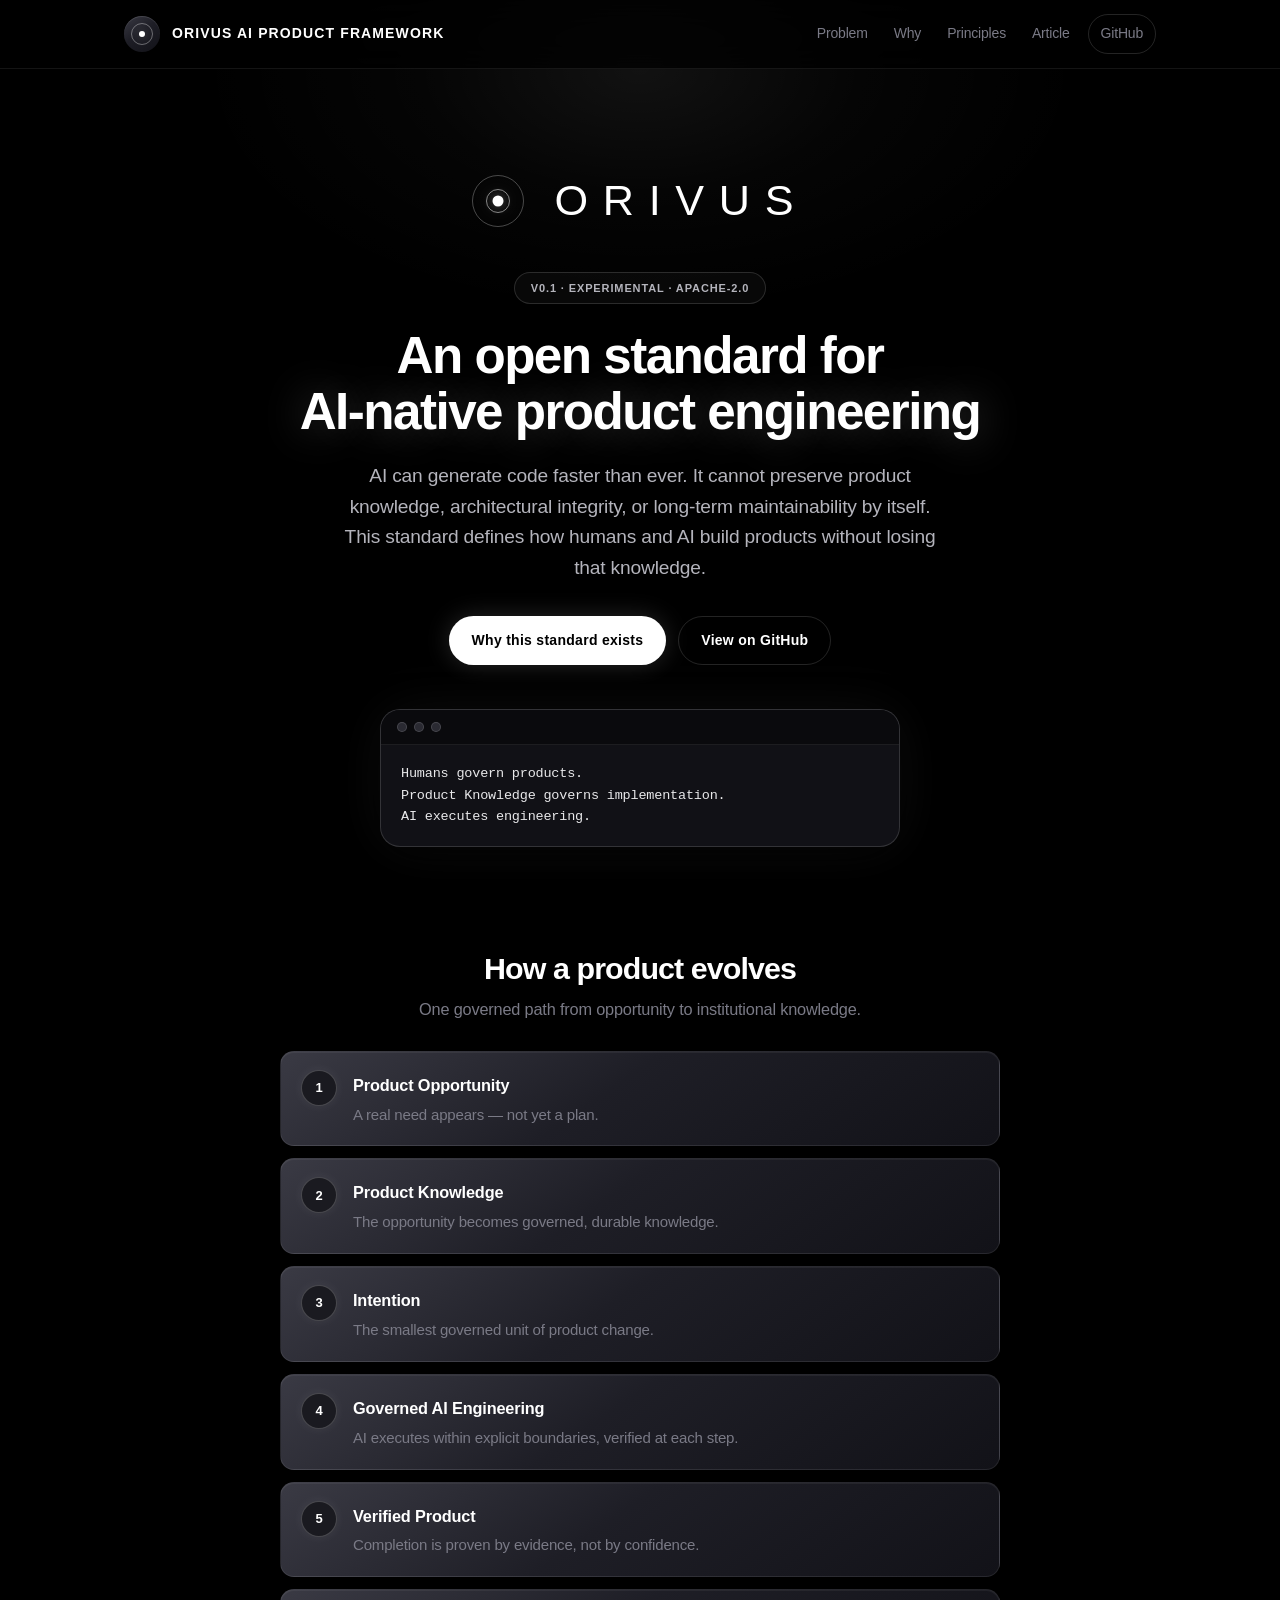
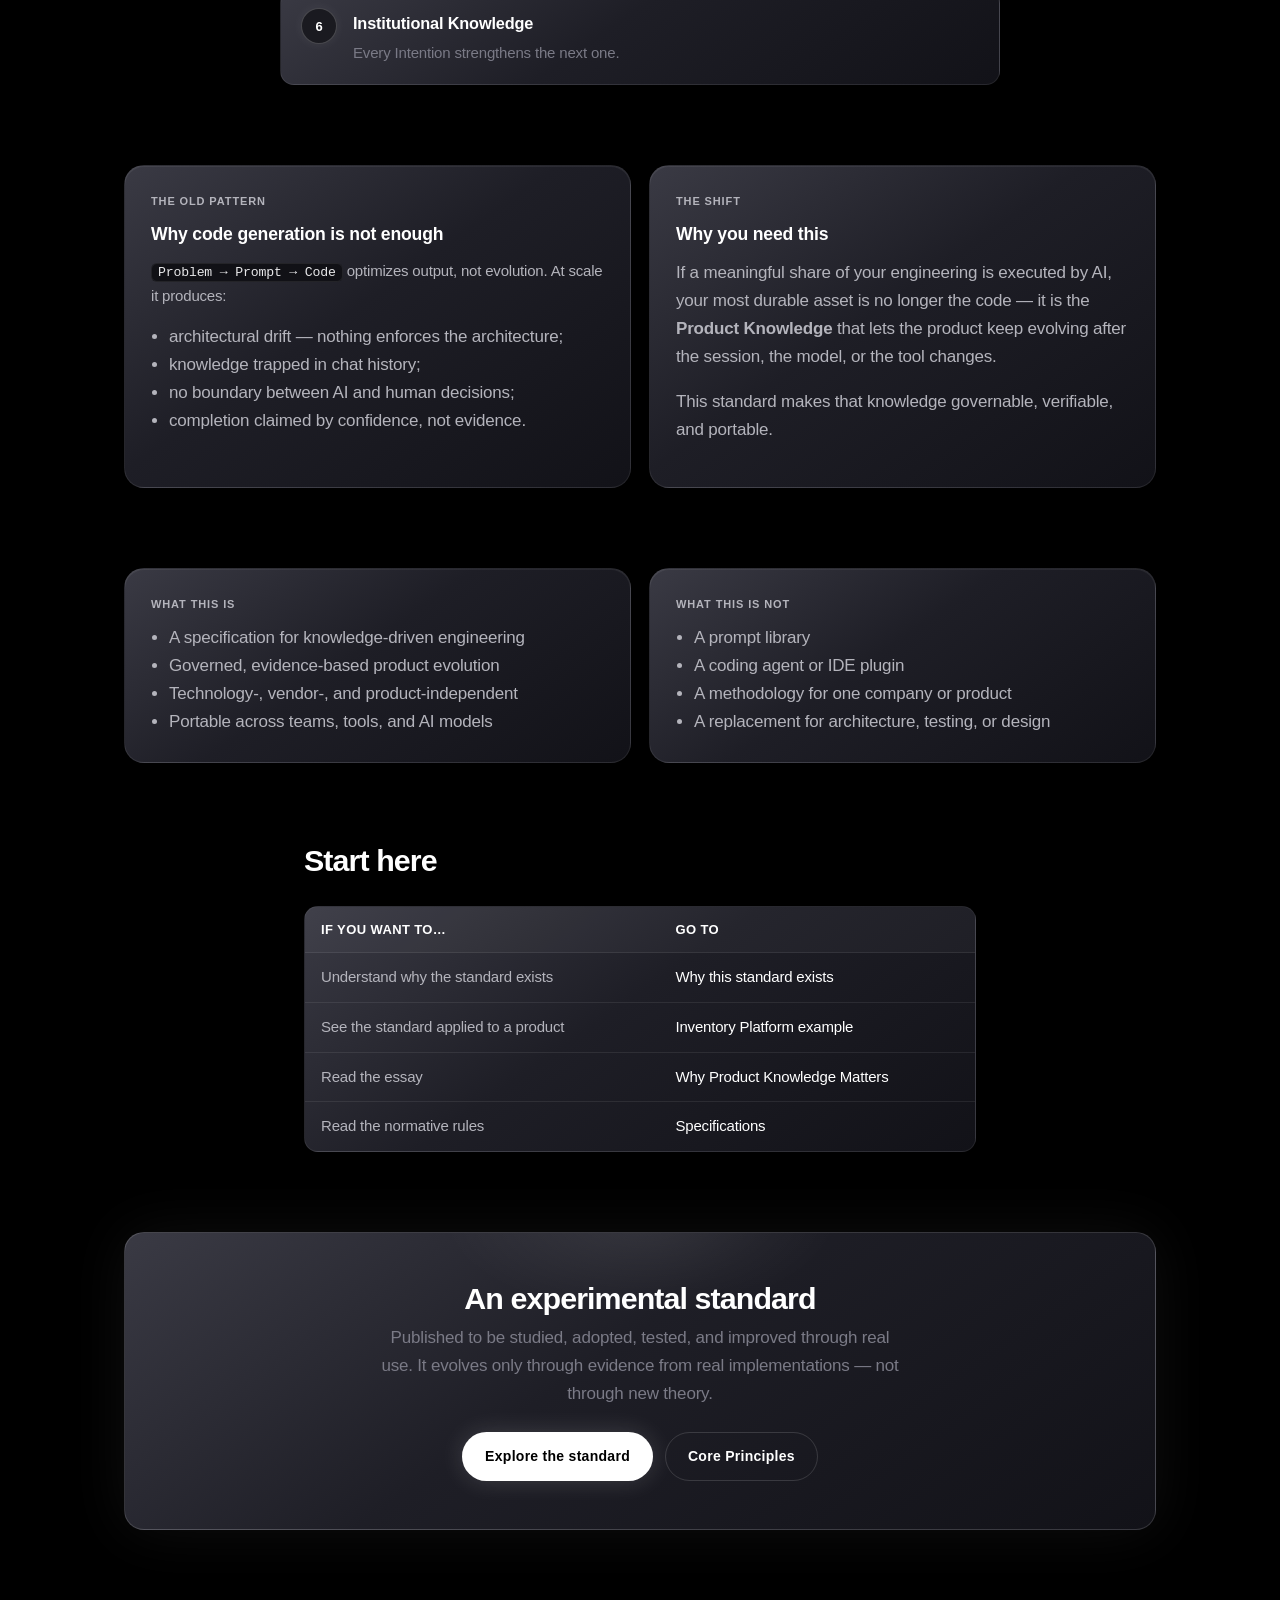
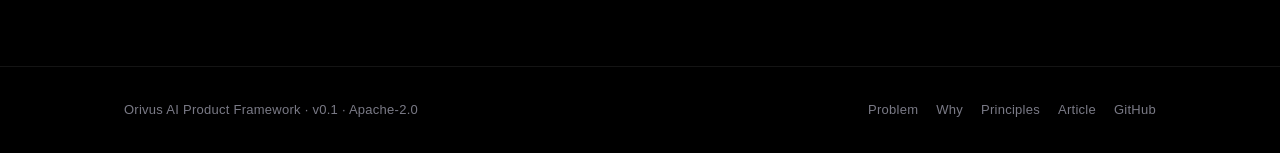
==== docs/index.html @ 61d412f3 "Initial release of Orivus AI Product Framework v0.1. Validated framework nucleus: specifications, go" ====
<!DOCTYPE html>
<html lang="en">
  <head>
    <meta charset="utf-8" />
    <meta name="viewport" content="width=device-width, initial-scale=1" />
    <title>Orivus AI Product Framework</title>
    <meta
      name="description"
      content="An experimental open standard for AI-native product engineering. Product Knowledge governs implementation."
    />
    <link rel="icon" href="assets/orivus-logo.png" type="image/png" />
    <link rel="stylesheet" href="css/style.css" />
  </head>
  <body>
    <header class="site">
      <div class="wrap">
        <a class="brand" href="index.html">
          <span class="mark" aria-hidden="true"></span>
          <span class="label">Orivus AI Product Framework</span>
          <span class="label-short">Orivus</span>
        </a>
        <nav class="top">
          <a href="problem.html">Problem</a>
          <a href="why.html">Why</a>
          <a href="principles.html">Principles</a>
          <a href="article.html">Article</a>
          <a class="gh" href="https://github.com/orivus/orivus-ai-product-framework">GitHub</a>
        </nav>
      </div>
    </header>

    <main>
      <!-- Hero -->
      <section class="hero">
        <div class="wrap">
          <div class="hero-lockup reveal">
            <span class="hero-orb" aria-hidden="true"></span>
            <span class="hero-wordmark">ORIVUS</span>
          </div>
          <span class="eyebrow reveal d1">v0.1 · Experimental · Apache-2.0</span>
          <h1 class="reveal d2">
            An open standard for<br /><span class="grad-text"
              >AI-native product engineering</span
            >
          </h1>
          <p class="subtitle reveal d3">
            AI can generate code faster than ever. It cannot preserve product
            knowledge, architectural integrity, or long-term maintainability by
            itself. This standard defines how humans and AI build products
            without losing that knowledge.
          </p>
          <div class="actions reveal d4">
            <a class="btn primary" href="why.html">Why this standard exists</a>
            <a
              class="btn ghost"
              href="https://github.com/orivus/orivus-ai-product-framework"
              >View on GitHub</a
            >
          </div>

          <div class="code-card reveal d4" style="margin-top: 44px">
            <div class="bar"><span></span><span></span><span></span></div>
            <pre><code>Humans govern products.
Product Knowledge governs implementation.
AI executes engineering.</code></pre>
          </div>
        </div>
      </section>

      <!-- Flow -->
      <section>
        <div class="wrap">
          <div class="section-head center">
            <h2>How a product evolves</h2>
            <p>One governed path from opportunity to institutional knowledge.</p>
          </div>
          <div class="flow measure" style="margin: 0 auto">
            <div class="step">
              <div class="num"></div>
              <div>
                <h3>Product Opportunity</h3>
                <p>A real need appears — not yet a plan.</p>
              </div>
            </div>
            <div class="step">
              <div class="num"></div>
              <div>
                <h3>Product Knowledge</h3>
                <p>The opportunity becomes governed, durable knowledge.</p>
              </div>
            </div>
            <div class="step">
              <div class="num"></div>
              <div>
                <h3>Intention</h3>
                <p>The smallest governed unit of product change.</p>
              </div>
            </div>
            <div class="step">
              <div class="num"></div>
              <div>
                <h3>Governed AI Engineering</h3>
                <p>AI executes within explicit boundaries, verified at each step.</p>
              </div>
            </div>
            <div class="step">
              <div class="num"></div>
              <div>
                <h3>Verified Product</h3>
                <p>Completion is proven by evidence, not by confidence.</p>
              </div>
            </div>
            <div class="step">
              <div class="num"></div>
              <div>
                <h3>Institutional Knowledge</h3>
                <p>Every Intention strengthens the next one.</p>
              </div>
            </div>
          </div>
        </div>
      </section>

      <!-- Why not code gen -->
      <section>
        <div class="wrap">
          <div class="grid cols-2">
            <div class="card">
              <div class="k">The old pattern</div>
              <h3>Why code generation is not enough</h3>
              <p class="note" style="margin: 10px 0 14px">
                <code>Problem → Prompt → Code</code> optimizes output, not
                evolution. At scale it produces:
              </p>
              <ul>
                <li>architectural drift — nothing enforces the architecture;</li>
                <li>knowledge trapped in chat history;</li>
                <li>no boundary between AI and human decisions;</li>
                <li>completion claimed by confidence, not evidence.</li>
              </ul>
            </div>
            <div class="card">
              <div class="k">The shift</div>
              <h3>Why you need this</h3>
              <p style="margin-top: 10px">
                If a meaningful share of your engineering is executed by AI, your
                most durable asset is no longer the code — it is the
                <strong>Product Knowledge</strong> that lets the product keep
                evolving after the session, the model, or the tool changes.
              </p>
              <p>
                This standard makes that knowledge governable, verifiable, and
                portable.
              </p>
            </div>
          </div>
        </div>
      </section>

      <!-- What it is / is not -->
      <section>
        <div class="wrap">
          <div class="grid cols-2">
            <div class="card hoverable">
              <div class="k">What this is</div>
              <ul>
                <li>A specification for knowledge-driven engineering</li>
                <li>Governed, evidence-based product evolution</li>
                <li>Technology-, vendor-, and product-independent</li>
                <li>Portable across teams, tools, and AI models</li>
              </ul>
            </div>
            <div class="card hoverable">
              <div class="k">What this is not</div>
              <ul>
                <li>A prompt library</li>
                <li>A coding agent or IDE plugin</li>
                <li>A methodology for one company or product</li>
                <li>A replacement for architecture, testing, or design</li>
              </ul>
            </div>
          </div>
        </div>
      </section>

      <!-- Start here -->
      <section>
        <div class="wrap measure">
          <div class="section-head">
            <h2>Start here</h2>
          </div>
          <div class="table-wrap">
            <table>
              <thead>
                <tr>
                  <th>If you want to…</th>
                  <th>Go to</th>
                </tr>
              </thead>
              <tbody>
                <tr>
                  <td>Understand why the standard exists</td>
                  <td><a href="why.html">Why this standard exists</a></td>
                </tr>
                <tr>
                  <td>See the standard applied to a product</td>
                  <td>
                    <a
                      href="https://github.com/orivus/orivus-ai-product-framework/tree/main/examples/inventory-platform"
                      >Inventory Platform example</a
                    >
                  </td>
                </tr>
                <tr>
                  <td>Read the essay</td>
                  <td><a href="article.html">Why Product Knowledge Matters</a></td>
                </tr>
                <tr>
                  <td>Read the normative rules</td>
                  <td>
                    <a
                      href="https://github.com/orivus/orivus-ai-product-framework/tree/main/specifications"
                      >Specifications</a
                    >
                  </td>
                </tr>
              </tbody>
            </table>
          </div>
        </div>
      </section>

      <!-- CTA -->
      <section>
        <div class="wrap">
          <div class="cta-band">
            <h2>An experimental standard</h2>
            <p>
              Published to be studied, adopted, tested, and improved through real
              use. It evolves only through evidence from real implementations —
              not through new theory.
            </p>
            <div class="actions" style="justify-content: center">
              <a
                class="btn primary"
                href="https://github.com/orivus/orivus-ai-product-framework"
                >Explore the standard</a
              >
              <a class="btn ghost" href="principles.html">Core Principles</a>
            </div>
          </div>
        </div>
      </section>
    </main>

    <footer class="site">
      <div class="wrap">
        <span>Orivus AI Product Framework · v0.1 · Apache-2.0</span>
        <span class="links">
          <a href="problem.html">Problem</a>
          <a href="why.html">Why</a>
          <a href="principles.html">Principles</a>
          <a href="article.html">Article</a>
          <a href="https://github.com/orivus/orivus-ai-product-framework">GitHub</a>
        </span>
      </div>
    </footer>
  </body>
</html>
---- docs/css/style.css ----
/* ============================================================
   Orivus AI Product Framework — website
   Brand-aligned: dark-first, black / white / metallic grey,
   circular glow motifs from the Orivus identity.
   ============================================================ */

:root {
  /* Orivus palette — derived from brand logo */
  --black: #000000;
  --white: #ffffff;
  --grey-100: #e8e8ea;
  --grey-200: #b4b4bc;
  --grey-300: #7a7a86;
  --grey-400: #4a4a54;
  --grey-500: #2a2a32;
  --grey-600: #1a1a20;
  --grey-700: #111116;
  --grey-800: #0a0a0d;

  --bg: var(--black);
  --bg-soft: var(--grey-800);
  --bg-elev: var(--grey-700);
  --fg: var(--white);
  --fg-soft: var(--grey-100);
  --muted: var(--grey-300);
  --border: rgba(255, 255, 255, 0.08);
  --border-strong: rgba(255, 255, 255, 0.14);
  --code-bg: var(--grey-700);
  --code-fg: var(--grey-100);

  /* Accent = luminous white (logo core glow), not purple */
  --accent: var(--white);
  --accent-soft: rgba(255, 255, 255, 0.06);
  --accent-ring: rgba(255, 255, 255, 0.22);
  --glow: rgba(255, 255, 255, 0.35);

  --metallic: linear-gradient(
    145deg,
    #3a3a44 0%,
    #1e1e26 45%,
    #121218 100%
  );
  --metallic-border: linear-gradient(
    145deg,
    rgba(255, 255, 255, 0.18),
    rgba(255, 255, 255, 0.04)
  );

  --shadow-sm: 0 1px 2px rgba(0, 0, 0, 0.6);
  --shadow-md: 0 12px 40px rgba(0, 0, 0, 0.55);
  --shadow-lg: 0 32px 80px rgba(0, 0, 0, 0.7);
  --shadow-glow: 0 0 60px rgba(255, 255, 255, 0.06);

  --radius: 14px;
  --radius-lg: 20px;
  --radius-full: 999px;
  --max: 1080px;
  --measure: 720px;

  --font: -apple-system, BlinkMacSystemFont, "Segoe UI", Roboto, Helvetica,
    Arial, sans-serif;
  --mono: ui-monospace, "SF Mono", SFMono-Regular, Menlo, Consolas, monospace;

  --tracking-wide: 0.08em;
  --tracking-tight: -0.03em;
}

* {
  box-sizing: border-box;
}

html {
  scroll-behavior: smooth;
  -webkit-text-size-adjust: 100%;
  color-scheme: dark;
}

body {
  margin: 0;
  background: var(--bg);
  color: var(--fg);
  font-family: var(--font);
  font-size: 17px;
  line-height: 1.65;
  letter-spacing: -0.011em;
  -webkit-font-smoothing: antialiased;
  text-rendering: optimizeLegibility;
}

/* Ambient orb — echoes logo center glow */
body::before {
  content: "";
  position: fixed;
  top: -20%;
  left: 50%;
  transform: translateX(-50%);
  width: min(900px, 120vw);
  height: 500px;
  background: radial-gradient(
    ellipse at center,
    rgba(255, 255, 255, 0.07) 0%,
    rgba(255, 255, 255, 0.02) 35%,
    transparent 70%
  );
  pointer-events: none;
  z-index: 0;
}

.wrap {
  width: 100%;
  max-width: var(--max);
  margin: 0 auto;
  padding: 0 24px;
  position: relative;
  z-index: 1;
}

.measure {
  max-width: var(--measure);
}

/* ---------- Header ---------- */
header.site {
  position: sticky;
  top: 0;
  z-index: 50;
  background: rgba(0, 0, 0, 0.75);
  backdrop-filter: saturate(140%) blur(16px);
  -webkit-backdrop-filter: saturate(140%) blur(16px);
  border-bottom: 1px solid var(--border);
}

header.site .wrap {
  display: flex;
  align-items: center;
  justify-content: space-between;
  min-height: 68px;
  gap: 16px;
}

.brand {
  display: inline-flex;
  align-items: center;
  gap: 12px;
  font-weight: 600;
  font-size: 14px;
  letter-spacing: var(--tracking-wide);
  text-transform: uppercase;
  text-decoration: none;
  color: var(--fg);
  white-space: nowrap;
}

.brand img {
  width: 36px;
  height: 36px;
  object-fit: contain;
  flex: none;
}

/* CSS fallback mark when no image — concentric eye */
.brand .mark {
  width: 36px;
  height: 36px;
  flex: none;
  position: relative;
  border-radius: 50%;
  background: var(--metallic);
  box-shadow: inset 0 1px 0 rgba(255, 255, 255, 0.12),
    var(--shadow-sm);
}

.brand .mark::before {
  content: "";
  position: absolute;
  inset: 7px;
  border-radius: 50%;
  border: 1px solid rgba(255, 255, 255, 0.35);
}

.brand .mark::after {
  content: "";
  position: absolute;
  top: 50%;
  left: 50%;
  width: 6px;
  height: 6px;
  margin: -3px 0 0 -3px;
  border-radius: 50%;
  background: var(--white);
  box-shadow: 0 0 12px var(--glow), 0 0 24px rgba(255, 255, 255, 0.15);
}

.brand .label {
  display: none;
}

.brand .label-short {
  display: inline;
}

@media (min-width: 720px) {
  .brand .label {
    display: inline;
  }
  .brand .label-short {
    display: none;
  }
}

nav.top {
  display: flex;
  align-items: center;
  gap: 2px;
  flex-wrap: wrap;
}

nav.top a {
  color: var(--muted);
  text-decoration: none;
  font-size: 14px;
  padding: 7px 12px;
  border-radius: var(--radius-full);
  transition: color 0.15s ease, background 0.15s ease;
}

nav.top a:hover {
  color: var(--fg);
  background: var(--accent-soft);
}

nav.top a.active {
  color: var(--fg);
  background: rgba(255, 255, 255, 0.08);
  box-shadow: inset 0 0 0 1px var(--border-strong);
}

nav.top a.gh {
  border: 1px solid var(--border-strong);
  margin-left: 4px;
}

/* ---------- Layout ---------- */
main {
  position: relative;
  z-index: 1;
  padding: 0 0 96px;
}

section {
  padding: 40px 0;
}

/* ---------- Hero ---------- */
.hero {
  padding: 96px 0 64px;
  text-align: center;
  position: relative;
}

/* Hero lockup: icon + wordmark, no boxed logo */
.hero-lockup {
  display: flex;
  align-items: center;
  justify-content: center;
  gap: 16px;
  margin: 0 auto 36px;
}

.hero-wordmark {
  font-size: clamp(1.9rem, 5.5vw, 2.7rem);
  font-weight: 500;
  letter-spacing: 0.34em;
  text-indent: 0.34em;
  color: var(--white);
}

/* Icon = concentric rings + glowing core, transparent background */
.hero-orb {
  width: clamp(40px, 9vw, 52px);
  height: clamp(40px, 9vw, 52px);
  position: relative;
  border-radius: 50%;
  border: 1.5px solid rgba(255, 255, 255, 0.28);
  flex: none;
}

.hero-orb::before {
  content: "";
  position: absolute;
  inset: 26%;
  border-radius: 50%;
  border: 1px solid rgba(255, 255, 255, 0.5);
}

.hero-orb::after {
  content: "";
  position: absolute;
  top: 50%;
  left: 50%;
  width: 22%;
  height: 22%;
  transform: translate(-50%, -50%);
  border-radius: 50%;
  background: var(--white);
  box-shadow: 0 0 12px var(--glow), 0 0 28px rgba(255, 255, 255, 0.3);
}

.hero .badges {
  justify-content: center;
}

.eyebrow {
  display: inline-flex;
  align-items: center;
  gap: 8px;
  font-size: 11px;
  font-weight: 600;
  letter-spacing: var(--tracking-wide);
  text-transform: uppercase;
  color: var(--grey-200);
  border: 1px solid var(--border-strong);
  padding: 6px 16px;
  border-radius: var(--radius-full);
  margin-bottom: 24px;
  background: rgba(255, 255, 255, 0.03);
}

h1 {
  font-size: clamp(2.1rem, 5vw, 3.2rem);
  line-height: 1.08;
  letter-spacing: var(--tracking-tight);
  font-weight: 700;
  margin: 0 0 22px;
}

/* Highlight = white glow text, not purple gradient */
.grad-text {
  color: var(--white);
  text-shadow: 0 0 40px rgba(255, 255, 255, 0.25);
}

.hero .subtitle {
  max-width: 600px;
  margin: 0 auto 32px;
  color: var(--grey-200);
  font-size: clamp(1.02rem, 2.2vw, 1.2rem);
  line-height: 1.6;
}

.subtitle {
  color: var(--grey-200);
  font-size: 1.1rem;
}

/* ---------- Buttons ---------- */
.actions {
  display: flex;
  gap: 12px;
  flex-wrap: wrap;
  align-items: center;
}

.hero .actions {
  justify-content: center;
}

.btn {
  display: inline-flex;
  align-items: center;
  gap: 8px;
  padding: 12px 22px;
  border-radius: var(--radius-full);
  font-size: 14px;
  font-weight: 600;
  letter-spacing: 0.02em;
  text-decoration: none;
  border: 1px solid transparent;
  transition: transform 0.12s ease, box-shadow 0.15s ease, background 0.15s ease,
    border-color 0.15s ease, color 0.15s ease;
  cursor: pointer;
}

.btn:active {
  transform: translateY(1px);
}

.btn.primary {
  color: var(--black);
  background: var(--white);
  box-shadow: 0 0 24px rgba(255, 255, 255, 0.15);
}

.btn.primary:hover {
  box-shadow: 0 0 36px rgba(255, 255, 255, 0.28);
}

.btn.ghost {
  color: var(--fg);
  border-color: var(--border-strong);
  background: transparent;
}

.btn.ghost:hover {
  border-color: rgba(255, 255, 255, 0.35);
  background: var(--accent-soft);
}

/* ---------- Badges ---------- */
.badges {
  display: flex;
  gap: 8px;
  flex-wrap: wrap;
  margin: 0 0 28px;
}

.badge {
  font-size: 12px;
  font-weight: 500;
  letter-spacing: 0.04em;
  color: var(--muted);
  border: 1px solid var(--border);
  border-radius: var(--radius-full);
  padding: 4px 12px;
  background: rgba(255, 255, 255, 0.02);
}

/* ---------- Section headings ---------- */
.section-head {
  margin-bottom: 28px;
}

.section-head.center {
  text-align: center;
}

h2 {
  font-size: clamp(1.45rem, 3vw, 1.9rem);
  line-height: 1.15;
  letter-spacing: var(--tracking-tight);
  font-weight: 650;
  margin: 0 0 10px;
}

h3 {
  font-size: 1.1rem;
  letter-spacing: -0.01em;
  font-weight: 600;
  margin: 0 0 8px;
}

.section-head p {
  color: var(--muted);
  margin: 0;
  font-size: 1.02rem;
}

/* ---------- Prose ---------- */
.prose {
  max-width: var(--measure);
}

.prose p,
.prose li {
  color: var(--grey-200);
}

.prose h2 {
  margin-top: 44px;
}

.prose h3 {
  margin-top: 28px;
}

a {
  color: var(--white);
  text-decoration: none;
}

.prose a {
  text-decoration: underline;
  text-underline-offset: 3px;
  text-decoration-color: var(--border-strong);
}

.prose a:hover {
  text-decoration-color: var(--white);
}

/* ---------- Cards — metallic like logo disc ---------- */
.card {
  background: var(--metallic);
  border: 1px solid var(--border);
  border-radius: var(--radius-lg);
  padding: 26px;
  box-shadow: var(--shadow-sm), inset 0 1px 0 rgba(255, 255, 255, 0.06);
  transition: transform 0.16s ease, box-shadow 0.16s ease,
    border-color 0.16s ease;
}

.card.hoverable:hover {
  transform: translateY(-3px);
  box-shadow: var(--shadow-md), var(--shadow-glow);
  border-color: var(--border-strong);
}

.grid {
  display: grid;
  gap: 18px;
}

.grid.cols-2 {
  grid-template-columns: repeat(2, 1fr);
}

.grid.cols-3 {
  grid-template-columns: repeat(3, 1fr);
}

.card .k {
  font-size: 11px;
  font-weight: 600;
  letter-spacing: var(--tracking-wide);
  text-transform: uppercase;
  color: var(--grey-200);
  margin-bottom: 10px;
}

.card p {
  color: var(--grey-200);
}

.card ul {
  margin: 0;
  padding-left: 18px;
  color: var(--grey-200);
}

/* ---------- Statement ---------- */
.statement {
  background: var(--metallic);
  border: 1px solid var(--border-strong);
  border-radius: var(--radius-lg);
  padding: 36px;
  text-align: center;
  box-shadow: var(--shadow-glow);
}

.statement p {
  margin: 6px 0;
  font-size: clamp(1.05rem, 2.4vw, 1.35rem);
  font-weight: 600;
  letter-spacing: -0.015em;
  color: var(--white);
}

.statement .note {
  font-size: 0.96rem;
  font-weight: 400;
  color: var(--muted);
  margin-top: 16px;
}

/* ---------- Flow steps ---------- */
.flow {
  display: grid;
  gap: 12px;
  counter-reset: step;
}

.flow .step {
  display: flex;
  gap: 16px;
  align-items: flex-start;
  background: var(--metallic);
  border: 1px solid var(--border);
  border-radius: var(--radius);
  padding: 18px 20px;
  box-shadow: inset 0 1px 0 rgba(255, 255, 255, 0.05);
  transition: border-color 0.15s ease;
}

.flow .step:hover {
  border-color: var(--border-strong);
}

.flow .step .num {
  counter-increment: step;
  flex: none;
  width: 36px;
  height: 36px;
  display: grid;
  place-items: center;
  border-radius: 50%;
  background: var(--grey-600);
  border: 1px solid rgba(255, 255, 255, 0.2);
  color: var(--white);
  font-weight: 700;
  font-size: 13px;
  box-shadow: 0 0 12px rgba(255, 255, 255, 0.06);
}

.flow .step .num::before {
  content: counter(step);
}

.flow .step h3 {
  margin: 2px 0 4px;
  font-size: 1.02rem;
}

.flow .step p {
  margin: 0;
  color: var(--muted);
  font-size: 0.94rem;
}

/* ---------- Code ---------- */
pre {
  background: var(--grey-700);
  color: var(--grey-100);
  border: 1px solid var(--border);
  border-radius: var(--radius);
  padding: 18px 20px;
  overflow-x: auto;
  font-family: var(--mono);
  font-size: 13.5px;
  line-height: 1.6;
  box-shadow: inset 0 1px 0 rgba(255, 255, 255, 0.04);
}

.prose code,
p code,
li code,
td code {
  font-family: var(--mono);
  font-size: 0.88em;
  background: var(--grey-700);
  border: 1px solid var(--border);
  padding: 1px 6px;
  border-radius: 6px;
  color: var(--grey-100);
}

pre code {
  background: none;
  border: none;
  padding: 0;
  font-size: inherit;
}

.code-card {
  background: var(--grey-700);
  border: 1px solid var(--border-strong);
  border-radius: var(--radius-lg);
  box-shadow: var(--shadow-md), var(--shadow-glow);
  overflow: hidden;
  text-align: left;
  max-width: 520px;
  margin: 0 auto;
}

.code-card .bar {
  display: flex;
  gap: 7px;
  padding: 12px 16px;
  border-bottom: 1px solid var(--border);
  background: var(--grey-800);
}

.code-card .bar span {
  width: 10px;
  height: 10px;
  border-radius: 50%;
  background: var(--grey-500);
  border: 1px solid var(--border-strong);
}

.code-card pre {
  border: none;
  border-radius: 0;
  box-shadow: none;
  margin: 0;
  background: transparent;
}

/* ---------- Tables ---------- */
.table-wrap {
  overflow-x: auto;
  border: 1px solid var(--border);
  border-radius: var(--radius);
  background: var(--metallic);
  box-shadow: var(--shadow-sm);
}

table {
  border-collapse: collapse;
  width: 100%;
  font-size: 15px;
}

th,
td {
  padding: 12px 16px;
  text-align: left;
  vertical-align: top;
  border-bottom: 1px solid var(--border);
}

thead th {
  background: rgba(255, 255, 255, 0.03);
  font-weight: 600;
  color: var(--white);
  white-space: nowrap;
  font-size: 13px;
  letter-spacing: 0.03em;
  text-transform: uppercase;
}

tbody tr:last-child td {
  border-bottom: none;
}

tbody tr:hover td {
  background: rgba(255, 255, 255, 0.02);
}

td {
  color: var(--grey-200);
}

.prose table {
  margin: 18px 0;
}

/* ---------- CTA band ---------- */
.cta-band {
  background: var(--metallic);
  border: 1px solid var(--border-strong);
  border-radius: var(--radius-lg);
  padding: 48px 44px;
  text-align: center;
  box-shadow: var(--shadow-glow);
  position: relative;
  overflow: hidden;
}

.cta-band::before {
  content: "";
  position: absolute;
  top: -40%;
  left: 50%;
  transform: translateX(-50%);
  width: 400px;
  height: 200px;
  background: radial-gradient(
    ellipse,
    rgba(255, 255, 255, 0.08),
    transparent 70%
  );
  pointer-events: none;
}

.cta-band h2,
.cta-band p,
.cta-band .actions {
  position: relative;
}

.cta-band h2 {
  margin-bottom: 8px;
}

.cta-band p {
  color: var(--muted);
  margin: 0 auto 24px;
  max-width: 520px;
}

/* ---------- Footer ---------- */
footer.site {
  border-top: 1px solid var(--border);
  padding: 32px 0;
  color: var(--muted);
  font-size: 13px;
  letter-spacing: 0.02em;
  position: relative;
  z-index: 1;
}

footer.site .wrap {
  display: flex;
  justify-content: space-between;
  gap: 16px;
  flex-wrap: wrap;
  align-items: center;
}

footer.site a {
  color: var(--muted);
  text-decoration: none;
}

footer.site a:hover {
  color: var(--white);
}

footer.site .links {
  display: flex;
  gap: 18px;
  flex-wrap: wrap;
}

.note {
  color: var(--muted);
  font-size: 15px;
}

.center {
  text-align: center;
}

/* ---------- Reveal ---------- */
@media (prefers-reduced-motion: no-preference) {
  .reveal {
    opacity: 0;
    transform: translateY(14px);
    animation: reveal 0.65s cubic-bezier(0.22, 1, 0.36, 1) forwards;
  }
  .reveal.d1 {
    animation-delay: 0.06s;
  }
  .reveal.d2 {
    animation-delay: 0.14s;
  }
  .reveal.d3 {
    animation-delay: 0.22s;
  }
  .reveal.d4 {
    animation-delay: 0.3s;
  }

  @keyframes reveal {
    to {
      opacity: 1;
      transform: none;
    }
  }
}

/* ---------- Responsive ---------- */
@media (max-width: 820px) {
  .grid.cols-3,
  .grid.cols-2 {
    grid-template-columns: 1fr;
  }
}

@media (max-width: 560px) {
  body {
    font-size: 16px;
  }
  .hero {
    padding: 64px 0 40px;
  }
  .hero-lockup {
    gap: 14px;
    margin-bottom: 28px;
  }
  .hero-wordmark {
    letter-spacing: 0.28em;
    text-indent: 0.28em;
  }
  nav.top a:not(.gh) {
    display: none;
  }
  .cta-band {
    padding: 32px 22px;
  }
}
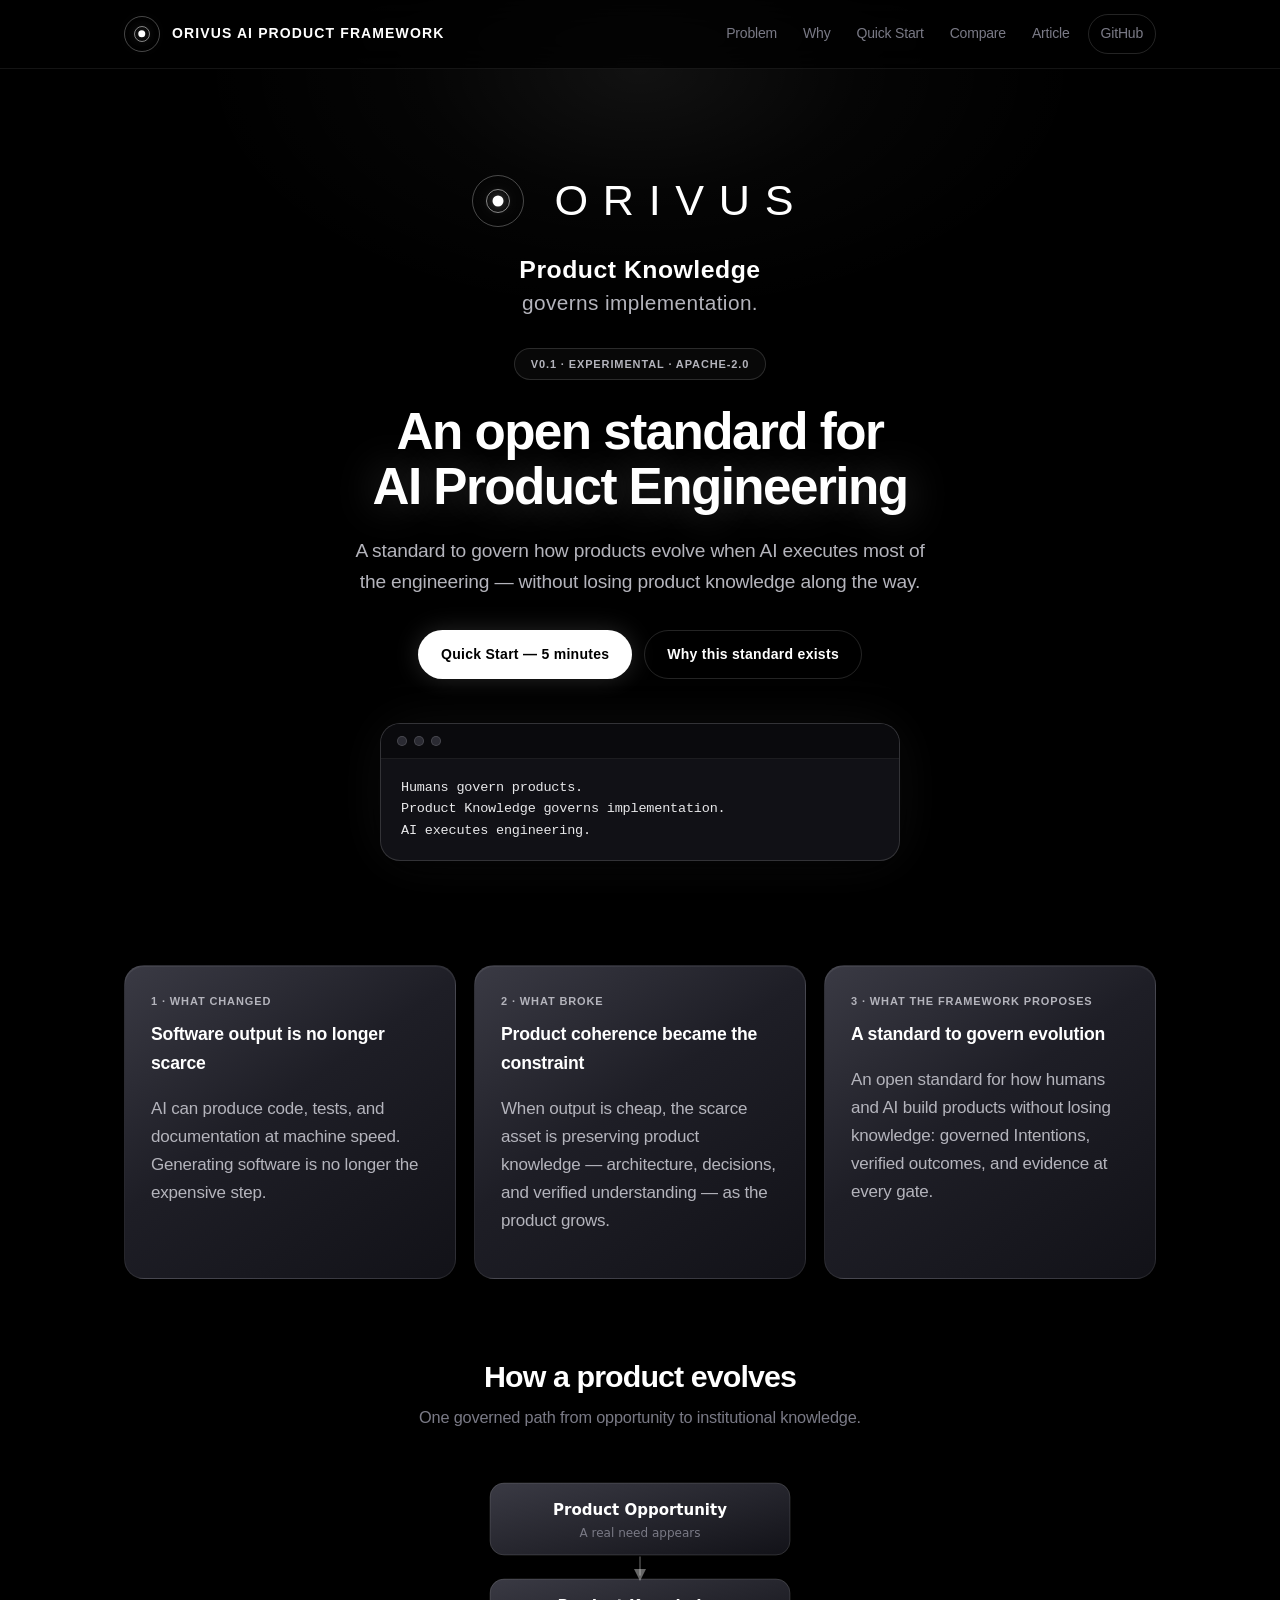
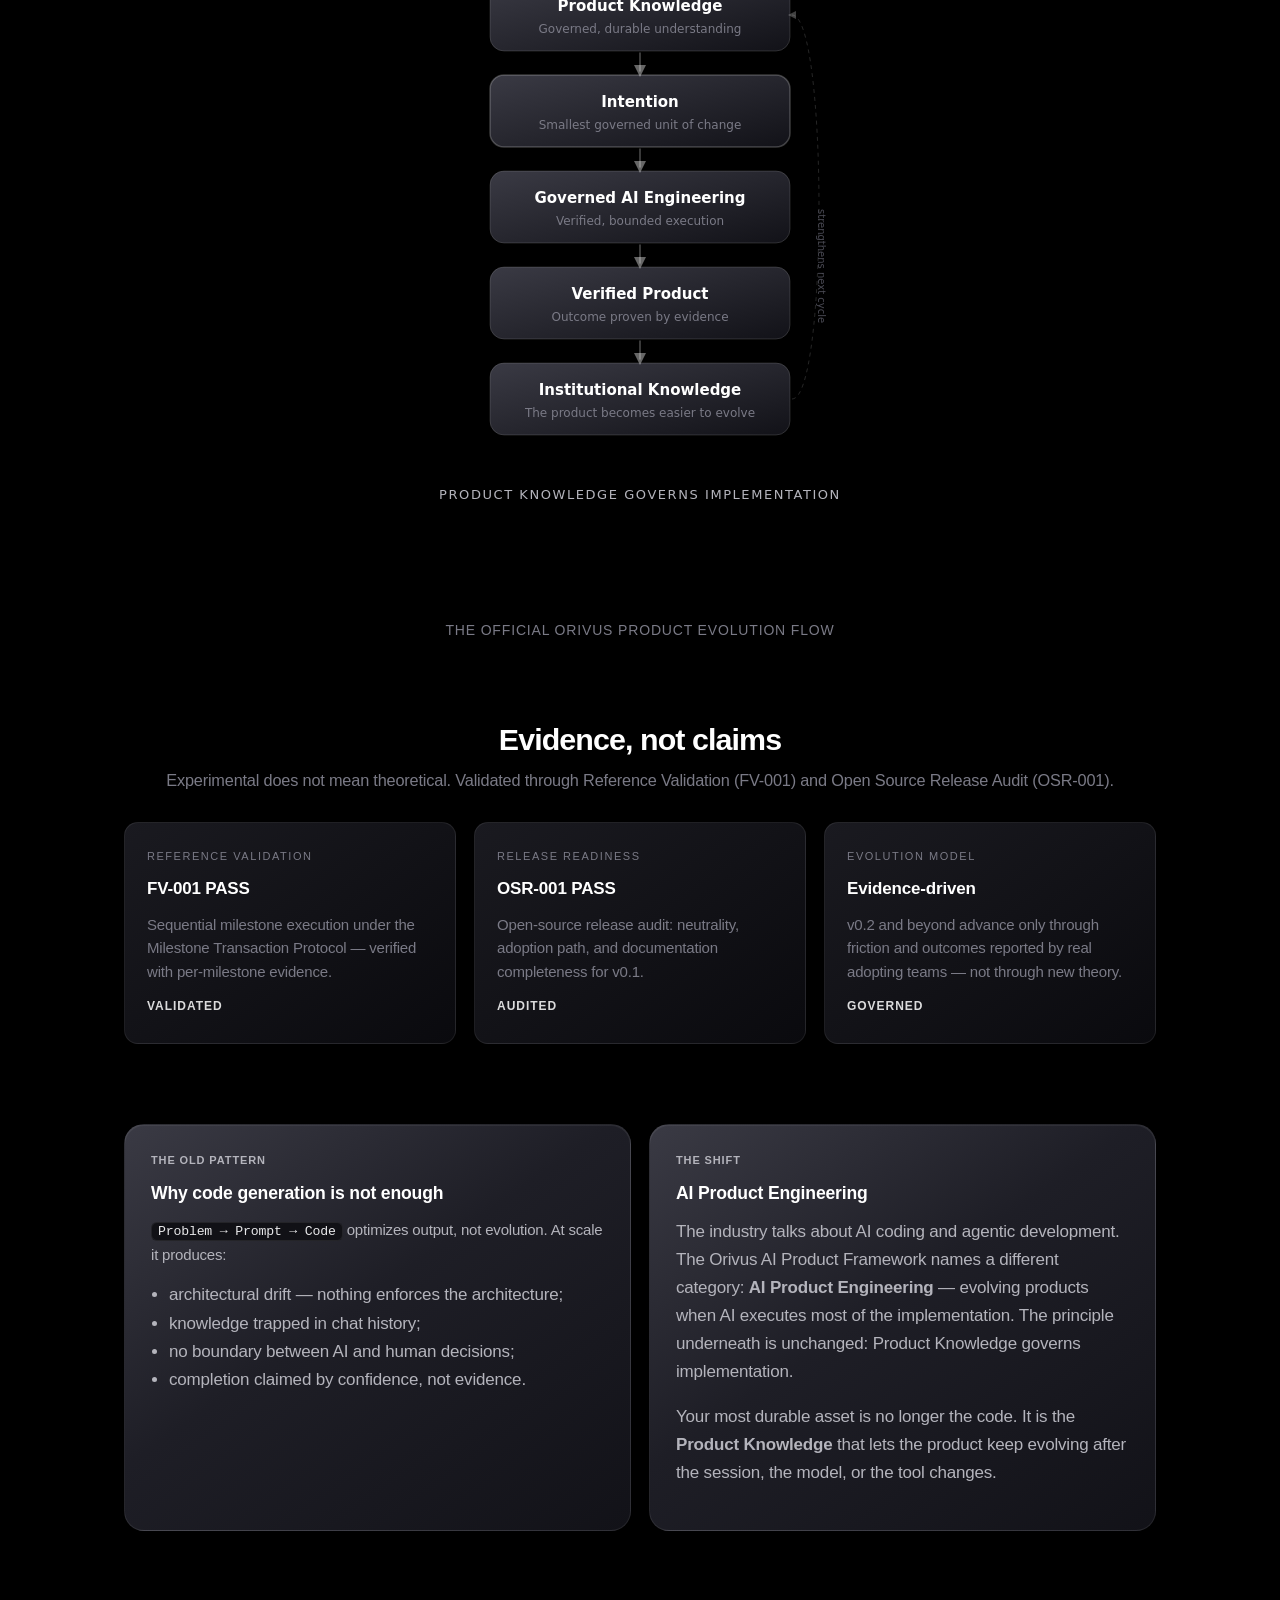
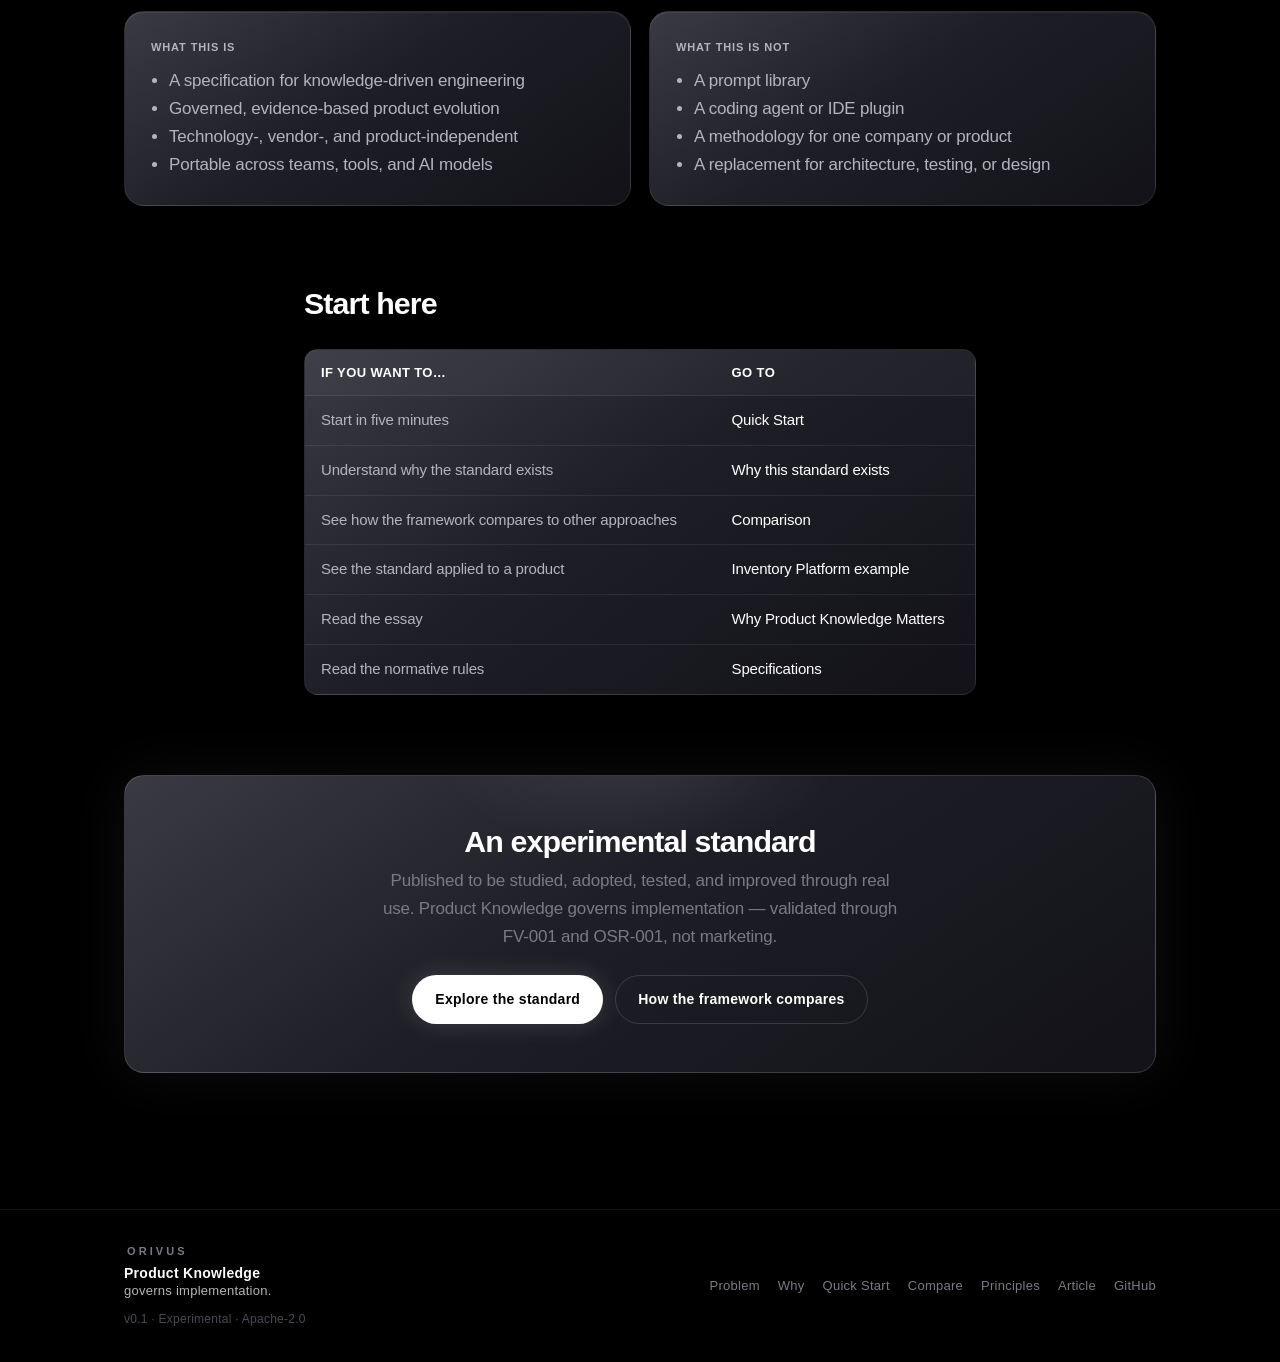
==== commit d99ba13d: "docs: add Quick Start, Comparison, official diagram, and credibility to website Editorial only — v0." ====
--- a/docs/index.html
+++ b/docs/index.html
@@ -6,7 +6,7 @@
     <title>Orivus AI Product Framework</title>
     <meta
       name="description"
-      content="An experimental open standard for AI-native product engineering. Product Knowledge governs implementation."
+      content="An experimental open standard for AI Product Engineering. Product Knowledge governs implementation."
     />
     <link rel="icon" href="assets/orivus-logo.png" type="image/png" />
     <link rel="stylesheet" href="css/style.css" />
@@ -22,7 +22,8 @@
         <nav class="top">
           <a href="problem.html">Problem</a>
           <a href="why.html">Why</a>
-          <a href="principles.html">Principles</a>
+          <a href="quickstart.html">Quick Start</a>
+          <a href="comparison.html">Compare</a>
           <a href="article.html">Article</a>
           <a class="gh" href="https://github.com/orivus/orivus-ai-product-framework">GitHub</a>
         </nav>
@@ -33,29 +34,27 @@
       <!-- Hero -->
       <section class="hero">
         <div class="wrap">
-          <div class="hero-lockup reveal">
-            <span class="hero-orb" aria-hidden="true"></span>
-            <span class="hero-wordmark">ORIVUS</span>
+          <div class="hero-brand reveal">
+            <div class="hero-lockup">
+              <span class="hero-orb" aria-hidden="true"></span>
+              <span class="hero-wordmark">ORIVUS</span>
+            </div>
+            <div class="brand-statement" aria-label="Product Knowledge governs implementation">
+              <span class="brand-statement-line accent">Product Knowledge</span>
+              <span class="brand-statement-line">governs implementation.</span>
+            </div>
           </div>
           <span class="eyebrow reveal d1">v0.1 · Experimental · Apache-2.0</span>
           <h1 class="reveal d2">
-            An open standard for<br /><span class="grad-text"
-              >AI-native product engineering</span
-            >
+            An open standard for<br /><span class="grad-text">AI Product Engineering</span>
           </h1>
           <p class="subtitle reveal d3">
-            AI can generate code faster than ever. It cannot preserve product
-            knowledge, architectural integrity, or long-term maintainability by
-            itself. This standard defines how humans and AI build products
-            without losing that knowledge.
+            A standard to govern how products evolve when AI executes most of the
+            engineering — without losing product knowledge along the way.
           </p>
           <div class="actions reveal d4">
-            <a class="btn primary" href="why.html">Why this standard exists</a>
-            <a
-              class="btn ghost"
-              href="https://github.com/orivus/orivus-ai-product-framework"
-              >View on GitHub</a
-            >
+            <a class="btn primary" href="quickstart.html">Quick Start — 5 minutes</a>
+            <a class="btn ghost" href="why.html">Why this standard exists</a>
           </div>
 
           <div class="code-card reveal d4" style="margin-top: 44px">
@@ -67,55 +66,98 @@
         </div>
       </section>
 
-      <!-- Flow -->
+      <!-- Three questions -->
+      <section>
+        <div class="wrap">
+          <div class="grid cols-3">
+            <div class="card">
+              <div class="k">1 · What changed</div>
+              <h3>Software output is no longer scarce</h3>
+              <p>
+                AI can produce code, tests, and documentation at machine speed.
+                Generating software is no longer the expensive step.
+              </p>
+            </div>
+            <div class="card">
+              <div class="k">2 · What broke</div>
+              <h3>Product coherence became the constraint</h3>
+              <p>
+                When output is cheap, the scarce asset is preserving product
+                knowledge — architecture, decisions, and verified understanding —
+                as the product grows.
+              </p>
+            </div>
+            <div class="card">
+              <div class="k">3 · What the framework proposes</div>
+              <h3>A standard to govern evolution</h3>
+              <p>
+                An open standard for how humans and AI build products without
+                losing knowledge: governed Intentions, verified outcomes, and
+                evidence at every gate.
+              </p>
+            </div>
+          </div>
+        </div>
+      </section>
+
+      <!-- Official diagram -->
       <section>
         <div class="wrap">
           <div class="section-head center">
             <h2>How a product evolves</h2>
             <p>One governed path from opportunity to institutional knowledge.</p>
           </div>
-          <div class="flow measure" style="margin: 0 auto">
-            <div class="step">
-              <div class="num"></div>
-              <div>
-                <h3>Product Opportunity</h3>
-                <p>A real need appears — not yet a plan.</p>
-              </div>
-            </div>
-            <div class="step">
-              <div class="num"></div>
-              <div>
-                <h3>Product Knowledge</h3>
-                <p>The opportunity becomes governed, durable knowledge.</p>
-              </div>
-            </div>
-            <div class="step">
-              <div class="num"></div>
-              <div>
-                <h3>Intention</h3>
-                <p>The smallest governed unit of product change.</p>
-              </div>
-            </div>
-            <div class="step">
-              <div class="num"></div>
-              <div>
-                <h3>Governed AI Engineering</h3>
-                <p>AI executes within explicit boundaries, verified at each step.</p>
-              </div>
-            </div>
-            <div class="step">
-              <div class="num"></div>
-              <div>
-                <h3>Verified Product</h3>
-                <p>Completion is proven by evidence, not by confidence.</p>
-              </div>
-            </div>
-            <div class="step">
-              <div class="num"></div>
-              <div>
-                <h3>Institutional Knowledge</h3>
-                <p>Every Intention strengthens the next one.</p>
-              </div>
+          <div class="flow-diagram-wrap">
+            <img
+              src="assets/flow-diagram.svg"
+              alt="Product evolution flow: Product Opportunity, Product Knowledge, Intention, Governed AI Engineering, Verified Product, Institutional Knowledge"
+              width="420"
+              height="720"
+            />
+          </div>
+          <p class="flow-diagram-caption measure" style="margin: 0 auto">
+            The official Orivus product evolution flow
+          </p>
+        </div>
+      </section>
+
+      <!-- Credibility -->
+      <section>
+        <div class="wrap">
+          <div class="section-head center">
+            <h2>Evidence, not claims</h2>
+            <p>
+              Experimental does not mean theoretical. Validated through Reference
+              Validation (FV-001) and Open Source Release Audit (OSR-001).
+            </p>
+          </div>
+          <div class="cred-grid">
+            <div class="cred-card">
+              <div class="k">Reference validation</div>
+              <h3>FV-001 PASS</h3>
+              <p>
+                Sequential milestone execution under the Milestone Transaction
+                Protocol — verified with per-milestone evidence.
+              </p>
+              <span class="status">Validated</span>
+            </div>
+            <div class="cred-card">
+              <div class="k">Release readiness</div>
+              <h3>OSR-001 PASS</h3>
+              <p>
+                Open-source release audit: neutrality, adoption path, and
+                documentation completeness for v0.1.
+              </p>
+              <span class="status">Audited</span>
+            </div>
+            <div class="cred-card">
+              <div class="k">Evolution model</div>
+              <h3>Evidence-driven</h3>
+              <p>
+                v0.2 and beyond advance only through friction and outcomes
+                reported by real adopting teams — not through new theory.
+              </p>
+              <span class="status">Governed</span>
             </div>
           </div>
         </div>
@@ -141,16 +183,18 @@
             </div>
             <div class="card">
               <div class="k">The shift</div>
-              <h3>Why you need this</h3>
+              <h3>AI Product Engineering</h3>
               <p style="margin-top: 10px">
-                If a meaningful share of your engineering is executed by AI, your
-                most durable asset is no longer the code — it is the
+                The industry talks about AI coding and agentic development.
+                The Orivus AI Product Framework names a different category:
+                <strong>AI Product Engineering</strong> — evolving products when
+                AI executes most of the implementation. The principle underneath is
+                unchanged: Product Knowledge governs implementation.
+              </p>
+              <p>
+                Your most durable asset is no longer the code. It is the
                 <strong>Product Knowledge</strong> that lets the product keep
                 evolving after the session, the model, or the tool changes.
-              </p>
-              <p>
-                This standard makes that knowledge governable, verifiable, and
-                portable.
               </p>
             </div>
           </div>
@@ -199,8 +243,16 @@
               </thead>
               <tbody>
                 <tr>
+                  <td>Start in five minutes</td>
+                  <td><a href="quickstart.html">Quick Start</a></td>
+                </tr>
+                <tr>
                   <td>Understand why the standard exists</td>
                   <td><a href="why.html">Why this standard exists</a></td>
+                </tr>
+                <tr>
+                  <td>See how the framework compares to other approaches</td>
+                  <td><a href="comparison.html">Comparison</a></td>
                 </tr>
                 <tr>
                   <td>See the standard applied to a product</td>
@@ -237,8 +289,8 @@
             <h2>An experimental standard</h2>
             <p>
               Published to be studied, adopted, tested, and improved through real
-              use. It evolves only through evidence from real implementations —
-              not through new theory.
+              use. Product Knowledge governs implementation — validated through
+              FV-001 and OSR-001, not marketing.
             </p>
             <div class="actions" style="justify-content: center">
               <a
@@ -246,7 +298,7 @@
                 href="https://github.com/orivus/orivus-ai-product-framework"
                 >Explore the standard</a
               >
-              <a class="btn ghost" href="principles.html">Core Principles</a>
+              <a class="btn ghost" href="comparison.html">How the framework compares</a>
             </div>
           </div>
         </div>
@@ -254,15 +306,24 @@
     </main>
 
     <footer class="site">
-      <div class="wrap">
-        <span>Orivus AI Product Framework · v0.1 · Apache-2.0</span>
-        <span class="links">
+      <div class="wrap footer-inner">
+        <div class="footer-brand">
+          <div class="brand-statement compact">
+            <span class="brand-statement-mark">ORIVUS</span>
+            <span class="brand-statement-line accent">Product Knowledge</span>
+            <span class="brand-statement-line">governs implementation.</span>
+          </div>
+          <span class="footer-meta">v0.1 · Experimental · Apache-2.0</span>
+        </div>
+        <nav class="links" aria-label="Footer">
           <a href="problem.html">Problem</a>
           <a href="why.html">Why</a>
+          <a href="quickstart.html">Quick Start</a>
+          <a href="comparison.html">Compare</a>
           <a href="principles.html">Principles</a>
           <a href="article.html">Article</a>
           <a href="https://github.com/orivus/orivus-ai-product-framework">GitHub</a>
-        </span>
+        </nav>
       </div>
     </footer>
   </body>
--- a/docs/css/style.css
+++ b/docs/css/style.css
@@ -158,133 +158,23 @@
   flex: none;
 }
 
-/* CSS fallback mark when no image — concentric eye */
-.brand .mark {
-  width: 36px;
-  height: 36px;
-  flex: none;
-  position: relative;
-  border-radius: 50%;
-  background: var(--metallic);
-  box-shadow: inset 0 1px 0 rgba(255, 255, 255, 0.12),
-    var(--shadow-sm);
-}
-
-.brand .mark::before {
-  content: "";
-  position: absolute;
-  inset: 7px;
-  border-radius: 50%;
-  border: 1px solid rgba(255, 255, 255, 0.35);
-}
-
-.brand .mark::after {
-  content: "";
-  position: absolute;
-  top: 50%;
-  left: 50%;
-  width: 6px;
-  height: 6px;
-  margin: -3px 0 0 -3px;
-  border-radius: 50%;
-  background: var(--white);
-  box-shadow: 0 0 12px var(--glow), 0 0 24px rgba(255, 255, 255, 0.15);
-}
-
-.brand .label {
-  display: none;
-}
-
-.brand .label-short {
-  display: inline;
-}
-
-@media (min-width: 720px) {
-  .brand .label {
-    display: inline;
-  }
-  .brand .label-short {
-    display: none;
-  }
-}
-
-nav.top {
-  display: flex;
-  align-items: center;
-  gap: 2px;
-  flex-wrap: wrap;
-}
-
-nav.top a {
-  color: var(--muted);
-  text-decoration: none;
-  font-size: 14px;
-  padding: 7px 12px;
-  border-radius: var(--radius-full);
-  transition: color 0.15s ease, background 0.15s ease;
-}
-
-nav.top a:hover {
-  color: var(--fg);
-  background: var(--accent-soft);
-}
-
-nav.top a.active {
-  color: var(--fg);
-  background: rgba(255, 255, 255, 0.08);
-  box-shadow: inset 0 0 0 1px var(--border-strong);
-}
-
-nav.top a.gh {
-  border: 1px solid var(--border-strong);
-  margin-left: 4px;
-}
-
-/* ---------- Layout ---------- */
-main {
-  position: relative;
-  z-index: 1;
-  padding: 0 0 96px;
-}
-
-section {
-  padding: 40px 0;
-}
-
-/* ---------- Hero ---------- */
-.hero {
-  padding: 96px 0 64px;
-  text-align: center;
-  position: relative;
-}
-
-/* Hero lockup: icon + wordmark, no boxed logo */
-.hero-lockup {
-  display: flex;
-  align-items: center;
-  justify-content: center;
-  gap: 16px;
-  margin: 0 auto 36px;
-}
-
-.hero-wordmark {
-  font-size: clamp(1.9rem, 5.5vw, 2.7rem);
-  font-weight: 500;
-  letter-spacing: 0.34em;
-  text-indent: 0.34em;
-  color: var(--white);
-}
-
-/* Icon = concentric rings + glowing core, transparent background */
+/* Orivus orb — concentric rings + glowing core (header + hero) */
+.brand .mark,
 .hero-orb {
-  width: clamp(40px, 9vw, 52px);
-  height: clamp(40px, 9vw, 52px);
   position: relative;
   border-radius: 50%;
   border: 1.5px solid rgba(255, 255, 255, 0.28);
   flex: none;
-}
-
+  background: transparent;
+  box-shadow: none;
+}
+
+.brand .mark {
+  width: 36px;
+  height: 36px;
+}
+
+.brand .mark::before,
 .hero-orb::before {
   content: "";
   position: absolute;
@@ -293,6 +183,7 @@
   border: 1px solid rgba(255, 255, 255, 0.5);
 }
 
+.brand .mark::after,
 .hero-orb::after {
   content: "";
   position: absolute;
@@ -306,6 +197,102 @@
   box-shadow: 0 0 12px var(--glow), 0 0 28px rgba(255, 255, 255, 0.3);
 }
 
+.brand .label {
+  display: none;
+}
+
+.brand .label-short {
+  display: inline;
+}
+
+@media (min-width: 960px) {
+  .brand .label {
+    display: inline;
+  }
+  .brand .label-short {
+    display: none;
+  }
+}
+
+nav.top {
+  display: flex;
+  align-items: center;
+  gap: 2px;
+  flex-wrap: nowrap;
+  flex-shrink: 1;
+  min-width: 0;
+}
+
+nav.top a {
+  color: var(--muted);
+  text-decoration: none;
+  font-size: 14px;
+  padding: 7px 12px;
+  border-radius: var(--radius-full);
+  transition: color 0.15s ease, background 0.15s ease;
+}
+
+nav.top a:hover {
+  color: var(--fg);
+  background: var(--accent-soft);
+}
+
+nav.top a.active {
+  color: var(--fg);
+  background: rgba(255, 255, 255, 0.08);
+  box-shadow: inset 0 0 0 1px var(--border-strong);
+}
+
+nav.top a.gh {
+  border: 1px solid var(--border-strong);
+  margin-left: 4px;
+}
+
+/* ---------- Layout ---------- */
+main {
+  position: relative;
+  z-index: 1;
+  padding: 0 0 96px;
+}
+
+section {
+  padding: 40px 0;
+}
+
+/* ---------- Hero ---------- */
+.hero {
+  padding: 96px 0 64px;
+  text-align: center;
+  position: relative;
+}
+
+/* Hero lockup: icon + wordmark, no boxed logo */
+.hero-brand {
+  margin: 0 auto 32px;
+}
+
+.hero-lockup {
+  display: flex;
+  align-items: center;
+  justify-content: center;
+  gap: 16px;
+  margin: 0 auto;
+}
+
+.hero-wordmark {
+  font-size: clamp(1.9rem, 5.5vw, 2.7rem);
+  font-weight: 500;
+  letter-spacing: 0.34em;
+  text-indent: 0.34em;
+  color: var(--white);
+}
+
+/* Icon = concentric rings + glowing core, transparent background */
+.hero-orb {
+  width: clamp(40px, 9vw, 52px);
+  height: clamp(40px, 9vw, 52px);
+}
+
 .hero .badges {
   justify-content: center;
 }
@@ -458,6 +445,8 @@
 /* ---------- Prose ---------- */
 .prose {
   max-width: var(--measure);
+  margin: 0 auto;
+  width: 100%;
 }
 
 .prose p,
@@ -471,6 +460,21 @@
 
 .prose h3 {
   margin-top: 28px;
+}
+
+.prose ul {
+  margin: 16px 0;
+  padding-left: 1.35em;
+  list-style-position: outside;
+}
+
+.prose li {
+  margin-bottom: 14px;
+  padding-left: 0.4em;
+}
+
+.prose li::marker {
+  color: var(--grey-300);
 }
 
 a {
@@ -650,6 +654,45 @@
   font-size: inherit;
 }
 
+/* ---------- Key lines (hypothesis block) ---------- */
+.keylines {
+  background: var(--grey-700);
+  border: 1px solid var(--border);
+  border-radius: var(--radius);
+  padding: 18px 20px;
+  margin: 20px 0;
+  font-family: var(--mono);
+  font-size: 13.5px;
+  line-height: 1.7;
+}
+
+.keylines .line {
+  display: flex;
+  align-items: baseline;
+  gap: 12px;
+}
+
+.keylines .line + .line {
+  margin-top: 6px;
+}
+
+.keylines .label {
+  flex: 0 0 auto;
+  min-width: 13.5em;
+  color: var(--grey-100);
+  white-space: nowrap;
+}
+
+.keylines .arrow {
+  flex: 0 0 auto;
+  color: var(--grey-300);
+}
+
+.keylines .value {
+  flex: 1 1 auto;
+  color: var(--grey-200);
+}
+
 .code-card {
   background: var(--grey-700);
   border: 1px solid var(--border-strong);
@@ -792,29 +835,327 @@
 footer.site .wrap {
   display: flex;
   justify-content: space-between;
-  gap: 16px;
+  gap: 24px;
+  flex-wrap: wrap;
+  align-items: flex-start;
+}
+
+footer.site .wrap.footer-inner {
+  align-items: center;
+}
+
+.footer-brand {
+  display: flex;
+  flex-direction: column;
+  gap: 10px;
+}
+
+.footer-meta {
+  font-size: 12px;
+  color: var(--grey-400);
+}
+
+footer.site a {
+  color: var(--muted);
+  text-decoration: none;
+}
+
+footer.site a:hover {
+  color: var(--white);
+}
+
+footer.site .links {
+  display: flex;
+  gap: 18px;
   flex-wrap: wrap;
   align-items: center;
 }
 
-footer.site a {
-  color: var(--muted);
-  text-decoration: none;
-}
-
-footer.site a:hover {
+.note {
+  color: var(--muted);
+  font-size: 15px;
+}
+
+/* ---------- Brand statement — core tagline lockup ---------- */
+.brand-statement {
+  text-align: center;
+  margin: 22px auto 0;
+  max-width: 520px;
+}
+
+.brand-statement-line {
+  display: block;
+  margin: 0;
+  line-height: 1.3;
+  letter-spacing: 0.02em;
+}
+
+.brand-statement-line.accent {
   color: var(--white);
-}
-
-footer.site .links {
-  display: flex;
+  font-size: clamp(1.2rem, 2.8vw, 1.55rem);
+  font-weight: 600;
+}
+
+.brand-statement-line:not(.accent) {
+  color: var(--grey-200);
+  font-size: clamp(1.05rem, 2.4vw, 1.3rem);
+  font-weight: 500;
+  margin-top: 2px;
+}
+
+.hero-brand .brand-statement {
+  margin-top: 18px;
+}
+
+.brand-statement.compact {
+  text-align: left;
+  margin: 0;
+  max-width: none;
+}
+
+.brand-statement.compact .brand-statement-mark {
+  display: block;
+  font-size: 11px;
+  font-weight: 600;
+  letter-spacing: 0.28em;
+  text-indent: 0.28em;
+  color: var(--grey-300);
+  margin-bottom: 4px;
+}
+
+.brand-statement.compact .brand-statement-line.accent {
+  font-size: 14px;
+  font-weight: 600;
+}
+
+.brand-statement.compact .brand-statement-line:not(.accent) {
+  font-size: 13px;
+  margin-top: 1px;
+}
+
+/* ---------- Official flow diagram ---------- */
+.flow-diagram-wrap {
+  display: flex;
+  justify-content: center;
+  margin: 0 auto 40px;
+  max-width: 420px;
+}
+
+.flow-diagram-wrap img,
+.flow-diagram-wrap object {
+  width: 100%;
+  height: auto;
+  display: block;
+}
+
+.flow-diagram-caption {
+  text-align: center;
+  color: var(--muted);
+  font-size: 14px;
+  margin-top: 16px;
+  letter-spacing: 0.06em;
+  text-transform: uppercase;
+}
+
+/* ---------- Credibility grid ---------- */
+.cred-grid {
+  display: grid;
+  grid-template-columns: repeat(3, 1fr);
   gap: 18px;
-  flex-wrap: wrap;
-}
-
-.note {
-  color: var(--muted);
+}
+
+.cred-card {
+  background: linear-gradient(145deg, #1a1a20 0%, #0a0a0e 100%);
+  border: 1px solid rgba(255, 255, 255, 0.08);
+  border-radius: 14px;
+  padding: 24px 22px;
+}
+
+.cred-card .k {
+  font-size: 11px;
+  letter-spacing: 0.14em;
+  text-transform: uppercase;
+  color: var(--muted);
+  margin-bottom: 10px;
+}
+
+.cred-card h3 {
+  font-size: 17px;
+  margin: 0 0 10px;
+}
+
+.cred-card p {
   font-size: 15px;
+  color: var(--muted);
+  margin: 0;
+  line-height: 1.55;
+}
+
+.cred-card .status {
+  display: inline-block;
+  margin-top: 14px;
+  font-size: 12px;
+  font-weight: 600;
+  letter-spacing: 0.08em;
+  text-transform: uppercase;
+  color: var(--white);
+  opacity: 0.85;
+}
+
+/* ---------- Comparison page ---------- */
+.compare-stack {
+  display: flex;
+  flex-direction: column;
+  gap: 0;
+  margin: 32px auto;
+  max-width: 680px;
+}
+
+.compare-row {
+  display: grid;
+  grid-template-columns: 110px 28px 1fr;
+  align-items: center;
+  gap: 16px;
+  padding: 18px 16px;
+  border-bottom: 1px solid rgba(255, 255, 255, 0.06);
+}
+
+.compare-row.highlight {
+  background: linear-gradient(90deg, rgba(255, 255, 255, 0.05) 0%, transparent 100%);
+  border-radius: 10px;
+  border: 1px solid rgba(255, 255, 255, 0.1);
+  border-bottom: 1px solid rgba(255, 255, 255, 0.1);
+  margin-top: 8px;
+}
+
+.compare-label {
+  font-weight: 600;
+  font-size: 16px;
+  text-align: left;
+}
+
+.compare-arrow {
+  text-align: center;
+  color: var(--muted);
+  font-size: 18px;
+}
+
+.compare-desc {
+  color: var(--muted);
+  font-size: 15px;
+}
+
+/* ---------- Category stack (Why page) ---------- */
+.category-stack {
+  margin: 20px 0 24px;
+  border: 1px solid var(--border);
+  border-radius: var(--radius);
+  background: var(--grey-700);
+  overflow: hidden;
+}
+
+.category-row {
+  display: grid;
+  grid-template-columns: 9.5em 1fr;
+  gap: 16px;
+  padding: 14px 18px;
+  border-bottom: 1px solid rgba(255, 255, 255, 0.06);
+  align-items: baseline;
+}
+
+.category-row:last-child {
+  border-bottom: none;
+}
+
+.category-label {
+  font-size: 11px;
+  font-weight: 600;
+  letter-spacing: 0.1em;
+  text-transform: uppercase;
+  color: var(--grey-300);
+}
+
+.category-desc {
+  font-size: 15px;
+  color: var(--grey-100);
+  font-weight: 500;
+}
+
+.compare-table th,
+.compare-table td {
+  font-size: 14px;
+  vertical-align: top;
+}
+
+/* ---------- Quick Start steps ---------- */
+.qs-steps {
+  max-width: 640px;
+  margin: 0 auto;
+  position: relative;
+}
+
+.qs-steps::before {
+  content: "";
+  position: absolute;
+  left: 24px;
+  top: 24px;
+  bottom: 24px;
+  width: 1px;
+  background: rgba(255, 255, 255, 0.18);
+  transform: translateX(-50%);
+  z-index: 0;
+}
+
+.qs-step {
+  display: grid;
+  grid-template-columns: 48px 1fr;
+  gap: 20px;
+  align-items: start;
+  position: relative;
+  padding-bottom: 32px;
+}
+
+.qs-step:last-child {
+  padding-bottom: 0;
+}
+
+.qs-num {
+  width: 48px;
+  height: 48px;
+  border-radius: 50%;
+  border: 1px solid rgba(255, 255, 255, 0.18);
+  display: flex;
+  align-items: center;
+  justify-content: center;
+  font-weight: 600;
+  font-size: 18px;
+  color: var(--white);
+  background: linear-gradient(145deg, #2a2a32 0%, #121218 100%);
+  position: relative;
+  z-index: 1;
+  flex-shrink: 0;
+}
+
+.qs-step.done .qs-num {
+  border-color: rgba(255, 255, 255, 0.35);
+  background: linear-gradient(145deg, #2a2a32 0%, #121218 100%);
+}
+
+.qs-body {
+  position: relative;
+  z-index: 1;
+}
+
+.qs-body h3 {
+  margin: 10px 0 8px;
+  font-size: 18px;
+}
+
+.qs-body p {
+  margin: 0 0 8px;
+  color: var(--muted);
+  font-size: 15px;
+  line-height: 1.6;
 }
 
 .center {
@@ -850,11 +1191,75 @@
 }
 
 /* ---------- Responsive ---------- */
+@media (max-width: 960px) {
+  header.site .wrap {
+    gap: 10px;
+  }
+
+  .brand {
+    font-size: 12px;
+    gap: 8px;
+    min-width: 0;
+  }
+
+  .brand .mark {
+    width: 32px;
+    height: 32px;
+  }
+
+  nav.top a {
+    font-size: 12px;
+    padding: 6px 8px;
+  }
+
+  nav.top a.gh {
+    margin-left: 0;
+  }
+}
+
 @media (max-width: 820px) {
   .grid.cols-3,
   .grid.cols-2 {
     grid-template-columns: 1fr;
   }
+  .cred-grid {
+    grid-template-columns: 1fr;
+  }
+  .keylines .line {
+    grid-template-columns: 1fr;
+    gap: 2px;
+    margin-bottom: 12px;
+  }
+  .keylines .line:last-child {
+    margin-bottom: 0;
+  }
+  .keylines .label {
+    text-align: left;
+  }
+  .keylines .arrow {
+    display: none;
+  }
+  .category-row {
+    grid-template-columns: 1fr;
+    gap: 4px;
+  }
+}
+
+@media (max-width: 600px) {
+  .compare-row {
+    display: flex;
+    flex-direction: column;
+    align-items: center;
+    text-align: center;
+    gap: 6px;
+    padding: 20px 16px;
+  }
+  .compare-label {
+    text-align: center;
+  }
+  .compare-arrow {
+    line-height: 1;
+  }
 }
 
 @media (max-width: 560px) {
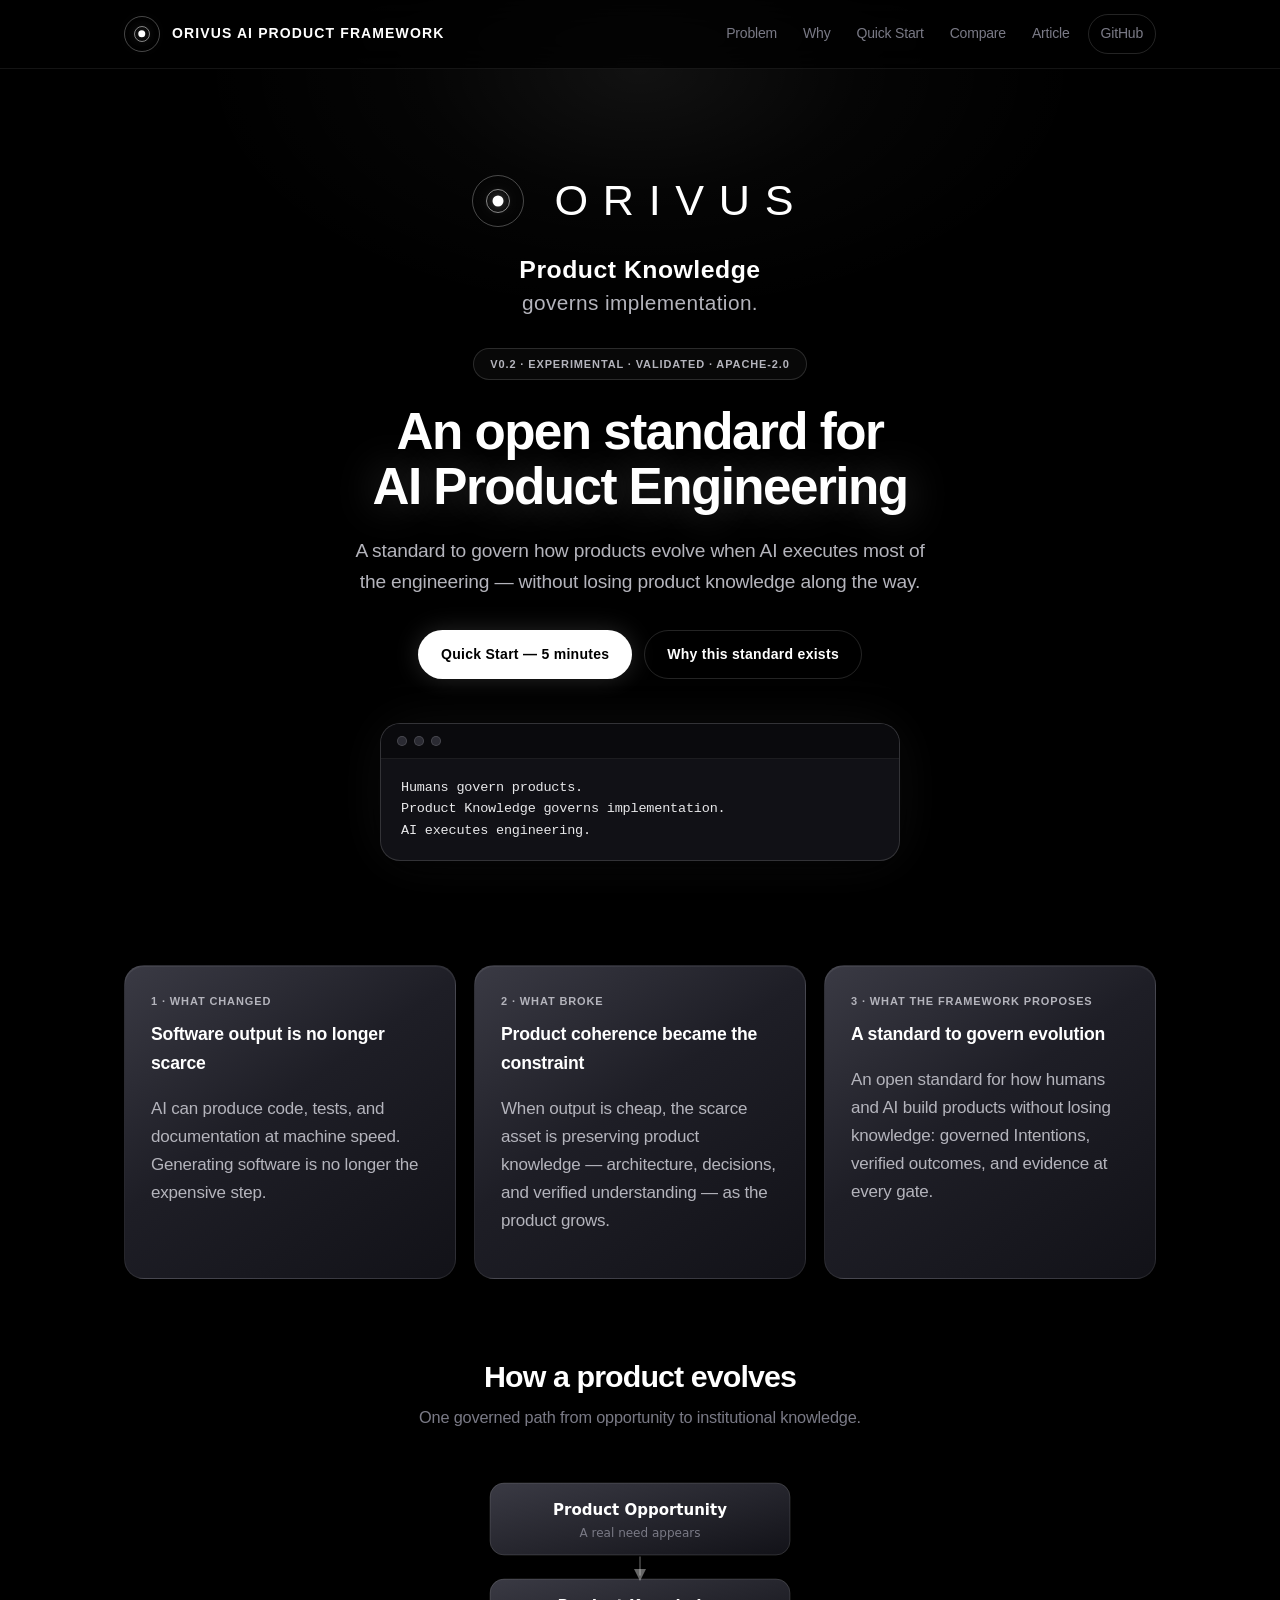
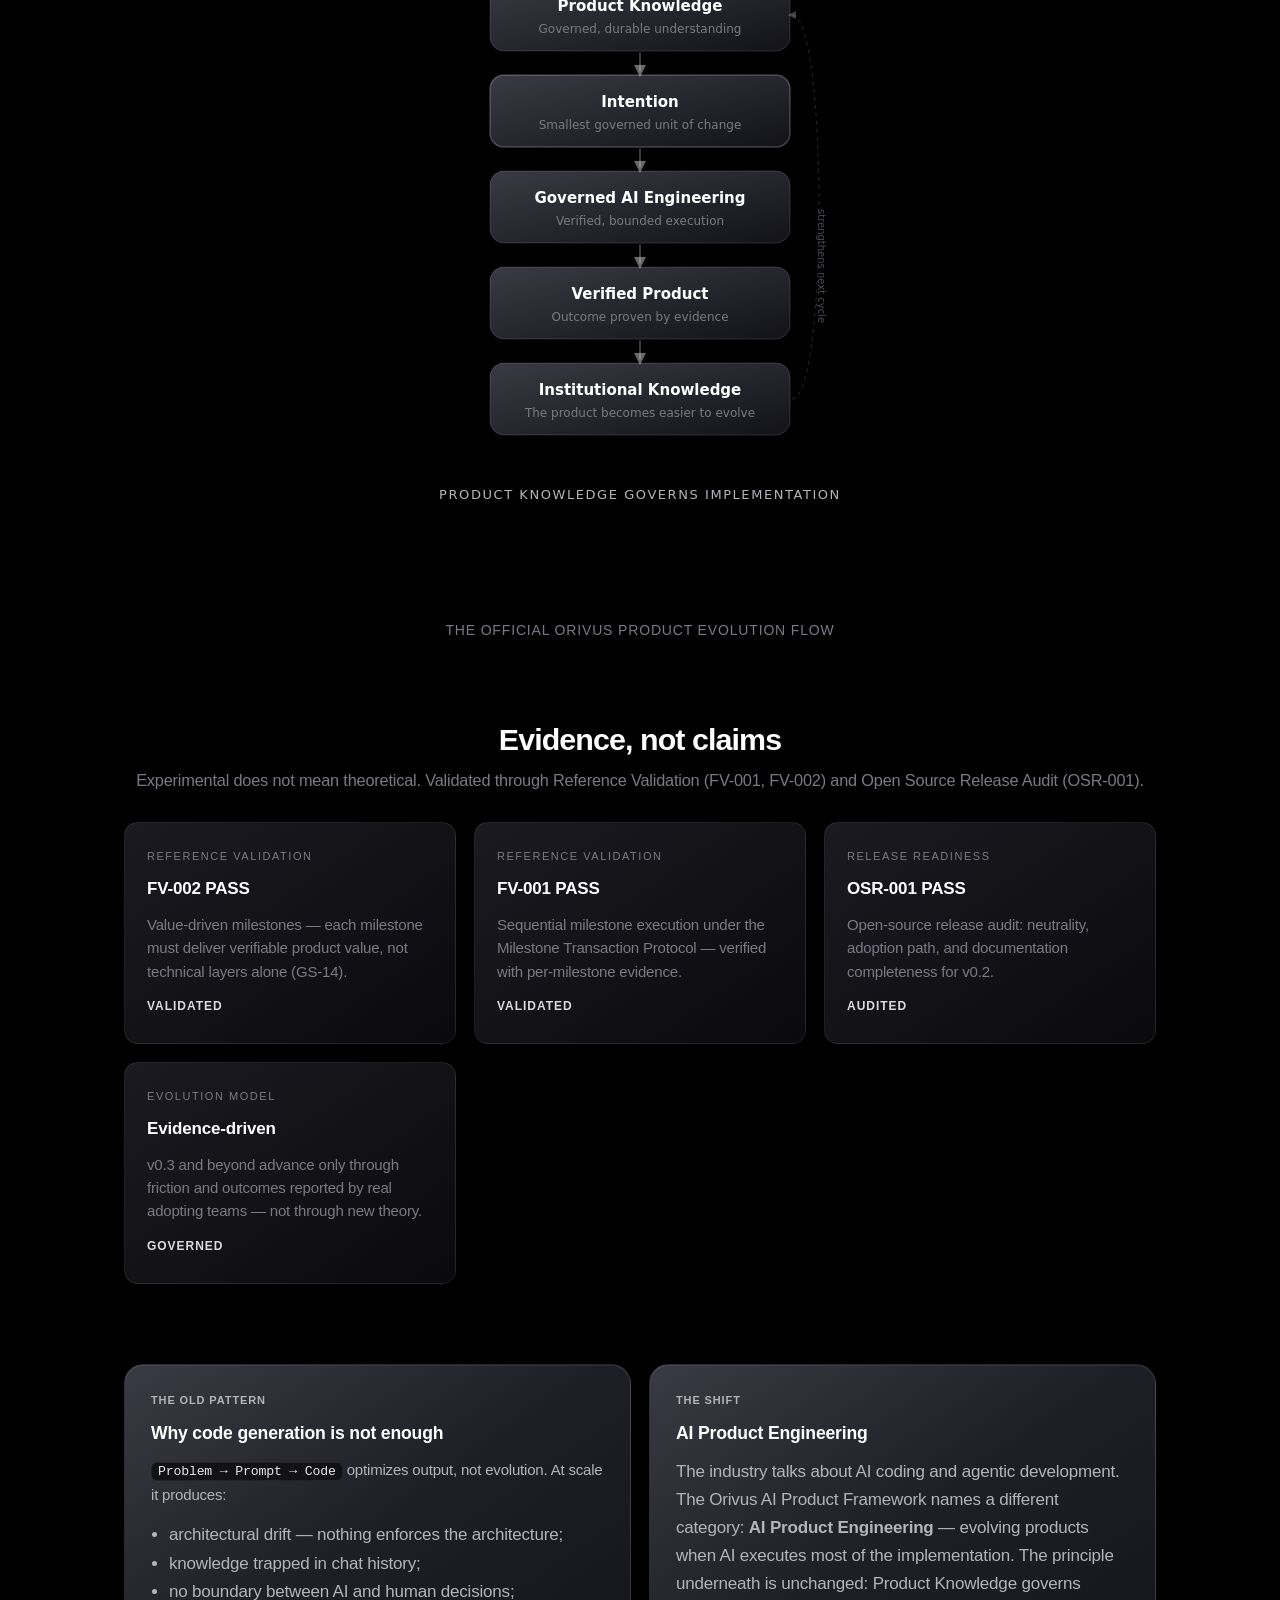
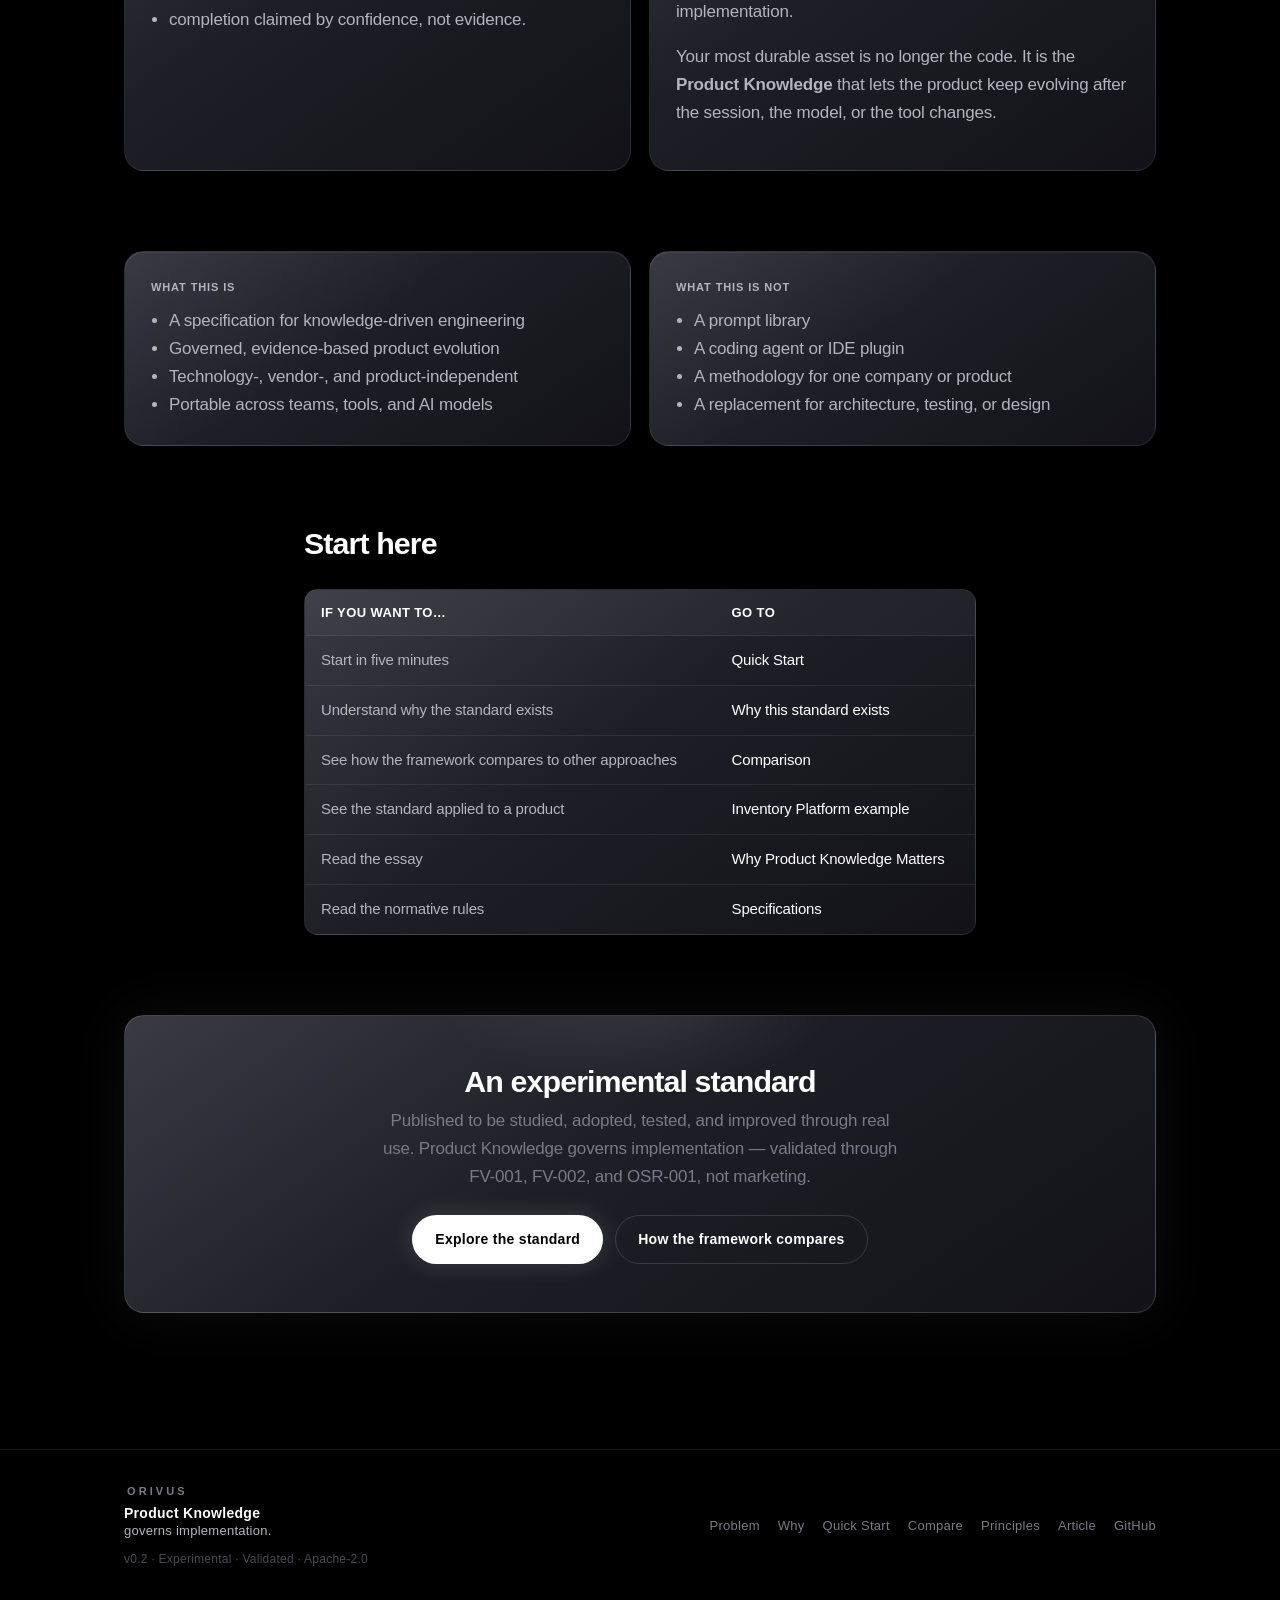
==== commit cf399801: "framework v0.2: value-driven milestones Milestones must deliver verifiable product value (GS-14). FV" ====
--- a/docs/index.html
+++ b/docs/index.html
@@ -7,6 +7,39 @@
     <meta
       name="description"
       content="An experimental open standard for AI Product Engineering. Product Knowledge governs implementation."
+    />
+    <link rel="canonical" href="https://orivus.github.io/orivus-ai-product-framework/" />
+    <meta property="og:type" content="website" />
+    <meta property="og:site_name" content="Orivus AI Product Framework" />
+    <meta property="og:url" content="https://orivus.github.io/orivus-ai-product-framework/" />
+    <meta property="og:title" content="Orivus AI Product Framework" />
+    <meta
+      property="og:description"
+      content="An open standard for AI Product Engineering. Product Knowledge governs implementation."
+    />
+    <meta
+      property="og:image"
+      content="https://orivus.github.io/orivus-ai-product-framework/assets/og-image.png"
+    />
+    <meta property="og:image:width" content="1200" />
+    <meta property="og:image:height" content="630" />
+    <meta
+      property="og:image:alt"
+      content="Orivus.ai — Orivus AI Product Framework. Product Knowledge governs implementation."
+    />
+    <meta name="twitter:card" content="summary_large_image" />
+    <meta name="twitter:title" content="Orivus AI Product Framework" />
+    <meta
+      name="twitter:description"
+      content="An open standard for AI Product Engineering. Product Knowledge governs implementation."
+    />
+    <meta
+      name="twitter:image"
+      content="https://orivus.github.io/orivus-ai-product-framework/assets/og-image.png"
+    />
+    <meta
+      name="twitter:image:alt"
+      content="Orivus.ai — Orivus AI Product Framework. Product Knowledge governs implementation."
     />
     <link rel="icon" href="assets/orivus-logo.png" type="image/png" />
     <link rel="stylesheet" href="css/style.css" />
@@ -44,7 +77,7 @@
               <span class="brand-statement-line">governs implementation.</span>
             </div>
           </div>
-          <span class="eyebrow reveal d1">v0.1 · Experimental · Apache-2.0</span>
+          <span class="eyebrow reveal d1">v0.2 · Experimental · Validated · Apache-2.0</span>
           <h1 class="reveal d2">
             An open standard for<br /><span class="grad-text">AI Product Engineering</span>
           </h1>
@@ -128,12 +161,21 @@
             <h2>Evidence, not claims</h2>
             <p>
               Experimental does not mean theoretical. Validated through Reference
-              Validation (FV-001) and Open Source Release Audit (OSR-001).
+              Validation (FV-001, FV-002) and Open Source Release Audit (OSR-001).
             </p>
           </div>
           <div class="cred-grid">
             <div class="cred-card">
               <div class="k">Reference validation</div>
+              <h3>FV-002 PASS</h3>
+              <p>
+                Value-driven milestones — each milestone must deliver verifiable
+                product value, not technical layers alone (GS-14).
+              </p>
+              <span class="status">Validated</span>
+            </div>
+            <div class="cred-card">
+              <div class="k">Reference validation</div>
               <h3>FV-001 PASS</h3>
               <p>
                 Sequential milestone execution under the Milestone Transaction
@@ -146,7 +188,7 @@
               <h3>OSR-001 PASS</h3>
               <p>
                 Open-source release audit: neutrality, adoption path, and
-                documentation completeness for v0.1.
+                documentation completeness for v0.2.
               </p>
               <span class="status">Audited</span>
             </div>
@@ -154,7 +196,7 @@
               <div class="k">Evolution model</div>
               <h3>Evidence-driven</h3>
               <p>
-                v0.2 and beyond advance only through friction and outcomes
+                v0.3 and beyond advance only through friction and outcomes
                 reported by real adopting teams — not through new theory.
               </p>
               <span class="status">Governed</span>
@@ -290,7 +332,7 @@
             <p>
               Published to be studied, adopted, tested, and improved through real
               use. Product Knowledge governs implementation — validated through
-              FV-001 and OSR-001, not marketing.
+              FV-001, FV-002, and OSR-001, not marketing.
             </p>
             <div class="actions" style="justify-content: center">
               <a
@@ -313,7 +355,7 @@
             <span class="brand-statement-line accent">Product Knowledge</span>
             <span class="brand-statement-line">governs implementation.</span>
           </div>
-          <span class="footer-meta">v0.1 · Experimental · Apache-2.0</span>
+          <span class="footer-meta">v0.2 · Experimental · Validated · Apache-2.0</span>
         </div>
         <nav class="links" aria-label="Footer">
           <a href="problem.html">Problem</a>
